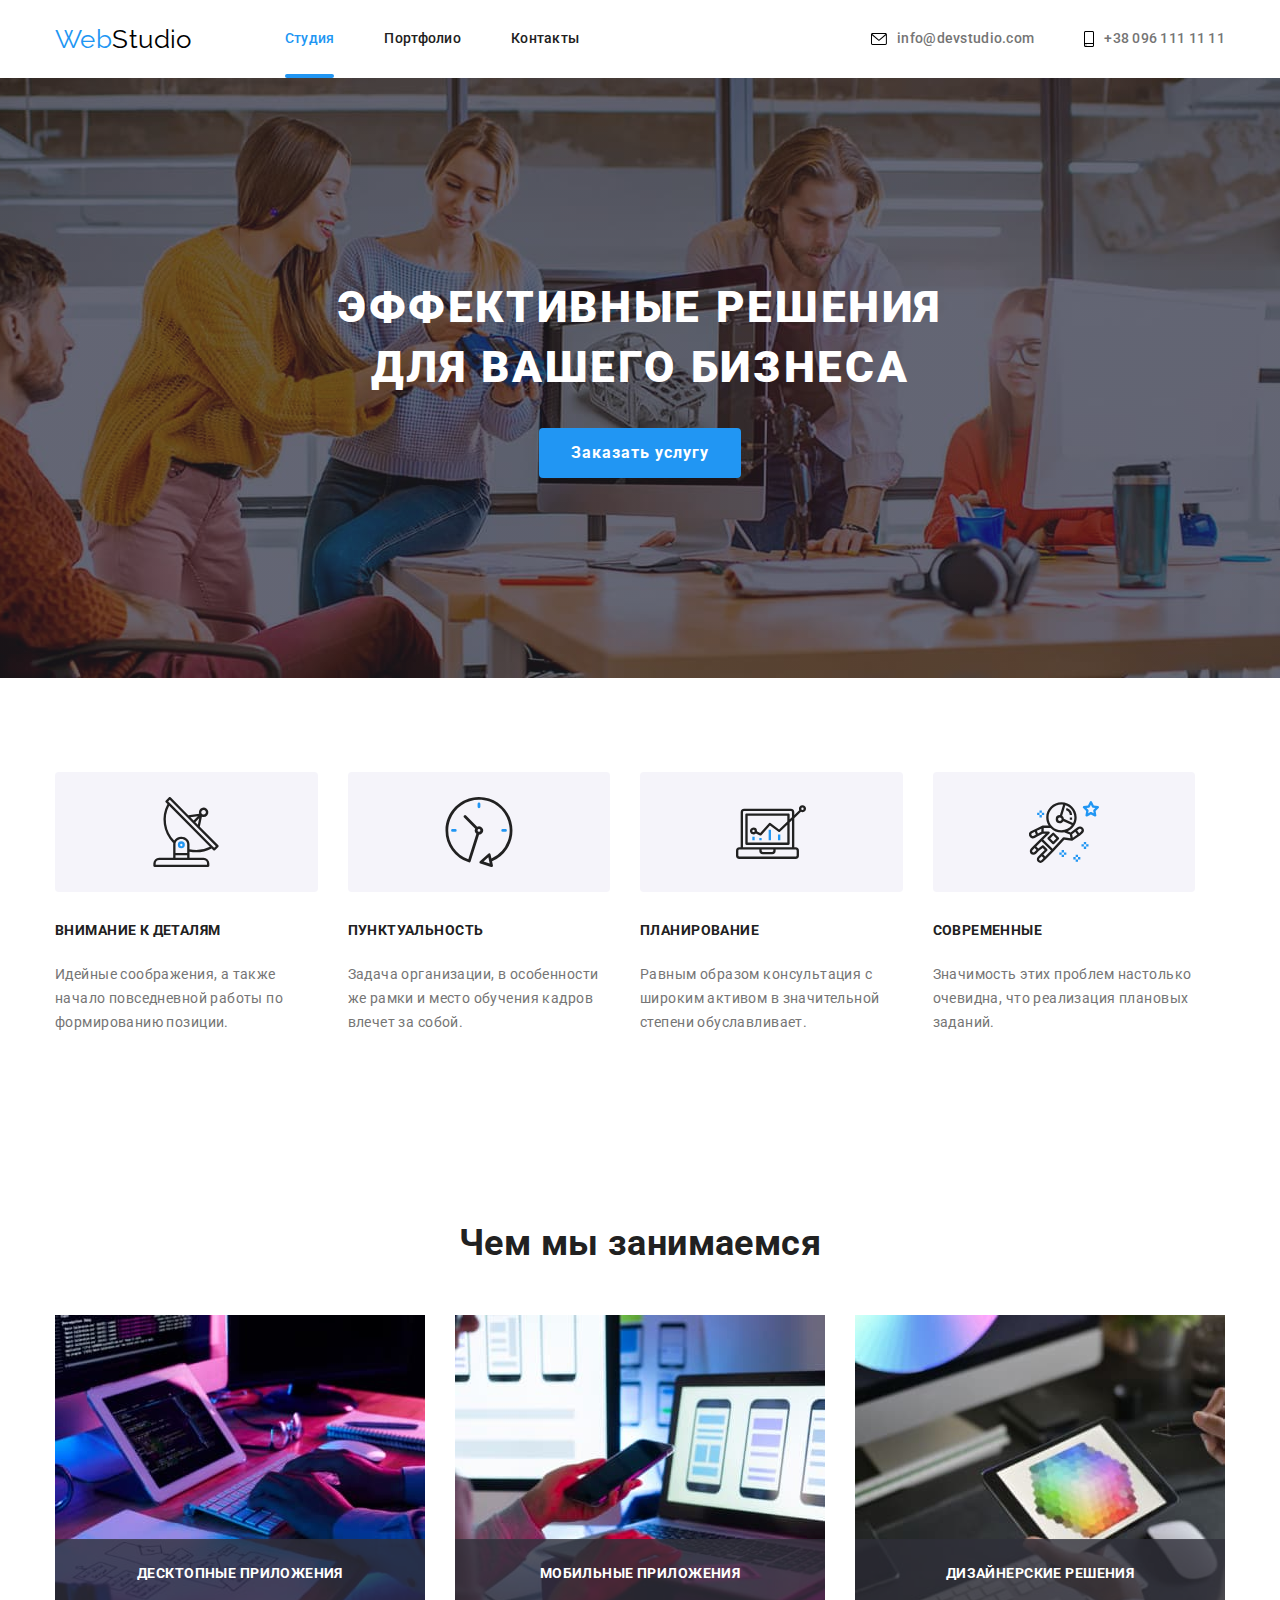
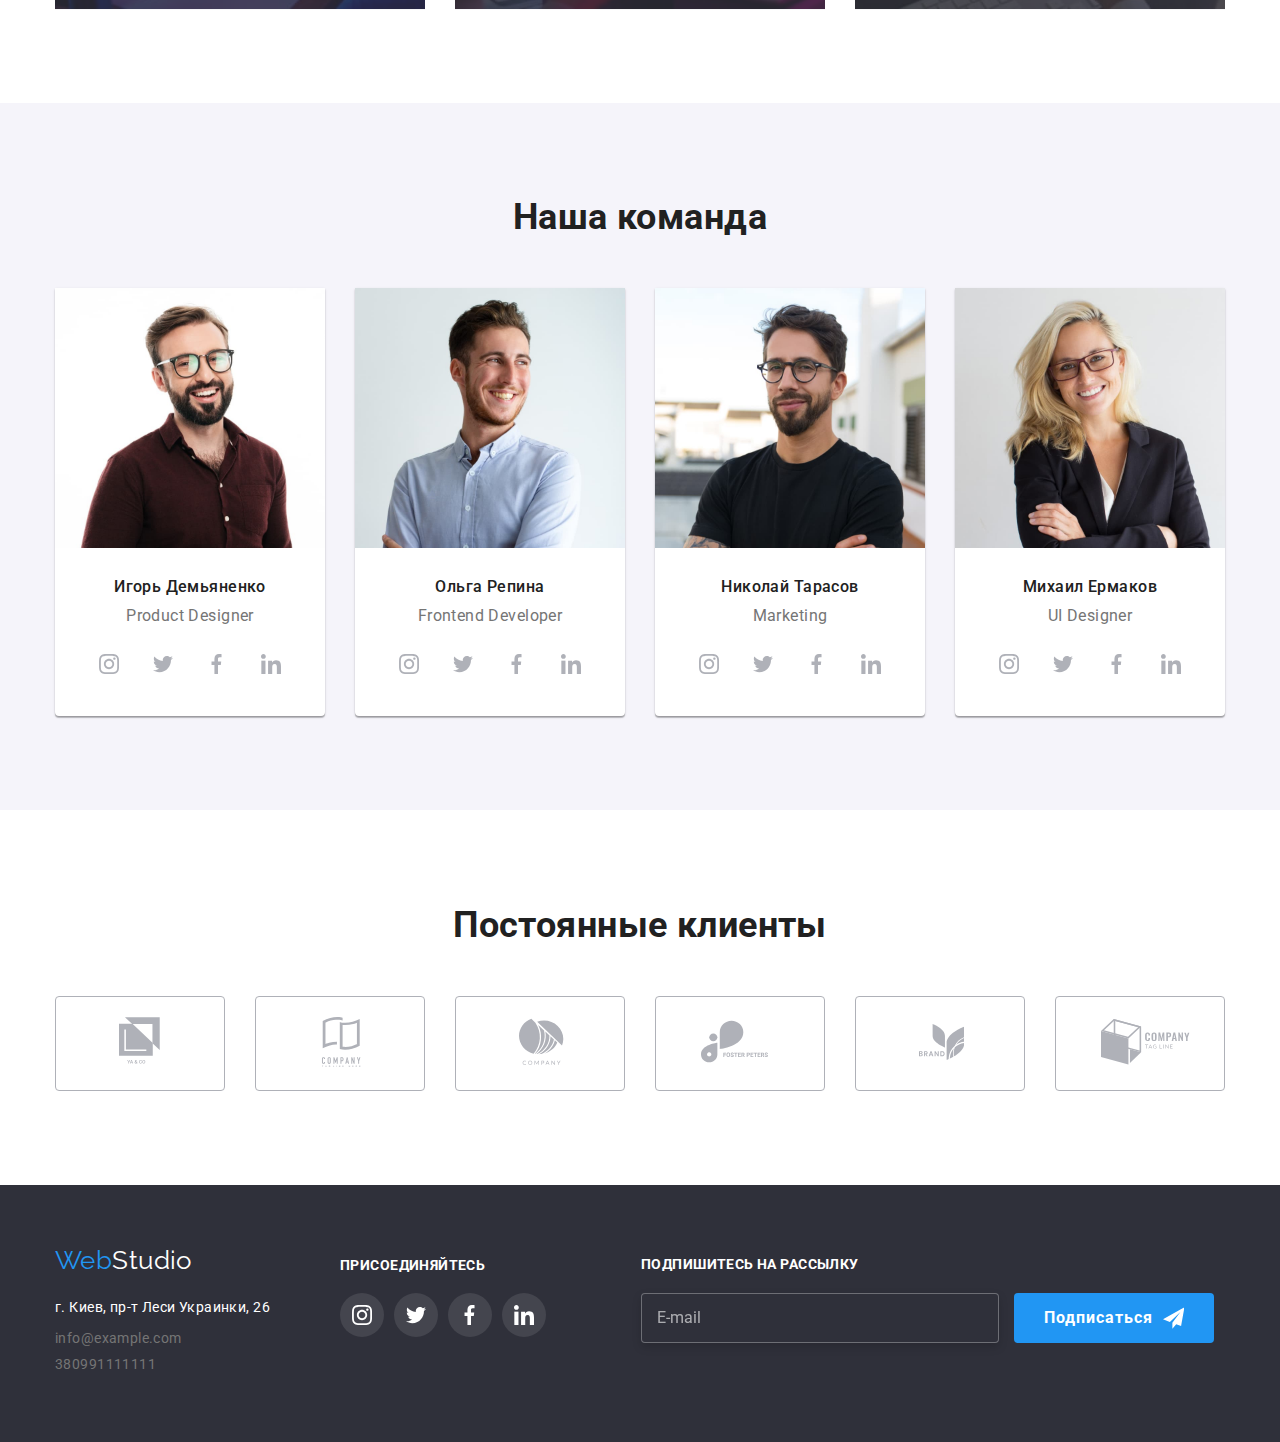
==== index.html @ 6949763a "hw7" ====
<!DOCTYPE html>
<html lang="ru">
  <head>
    <meta charset="UTF-8" />
    <meta http-equiv="X-UA-Compatible" content="IE=edge" />
    <meta name="viewport" content="width=device-width, initial-scale=1.0" />
    <link rel="preconnect" href="https://fonts.gstatic.com" />
    <link
      href="https://fonts.googleapis.com/css2?family=Raleway:wght@700&family=Roboto:wght@400;500;700;900&display=swap"
      rel="stylesheet"
    />
    <link
      rel="stylesheet"
      href="https://cdnjs.cloudflare.com/ajax/libs/modern-normalize/1.0.0/modern-normalize.css"
    />
    <link rel="stylesheet" href="./css/styles.css" />
    <title>Web Studio</title>
  </head>
  <body>
    <!--голова-->
    <header>
      <!--главаная навигация-->
      <div class="container flex-header">
        <nav class="header-main">
          <a class="logo" href="./index.html"
            ><span class="logo-web">Web</span><span>Studio</span></a
          >
          <ul class="site-nav list">
            <li class="item item-nav">
              <a class="link pr-nav active" href="./index.html"
                ><span class="studio">Студия</span></a
              >
            </li>
            <li class="item item-nav">
              <a class="link pr-nav" href="./portfolio.html">Портфолио</a>
            </li>
            <li class="item">
              <a class="link pr-nav" href="#">Контакты</a>
            </li>
          </ul>
        </nav>
        <div class="header-main-list">
          <ul class="aut-list list">
            <li class="item">
              <a class="link aut-nav" href="mailto:info@devstudio.com"
                ><svg class="envelope" width="16" height="12">
                  <use href="./images/symbol-defs.svg#icon-envelope"></use>
                </svg>
                info@devstudio.com</a
              >
            </li>
            <li class="item">
              <a class="link aut-nav" href="tell:+380961111111">
                <svg class="smartphone" width="10" height="16">
                  <use
                    href="./images/symbol-defs.svg#icon-smartphone"
                  ></use></svg
                >+38 096 111 11 11</a
              >
            </li>
          </ul>
        </div>
      </div>
    </header>

    <main>
      <section class="section-pr">
        <div class="container section-wt">
          <h1 class="pr-title">Эффективные решения для вашего бизнеса</h1>
          <button data-modal-open type="button" class="pr-btn btn">
            Заказать услугу
          </button>
        </div>
      </section>
      <section class="section">
        <div class="container">
          <h2 class="visually-hidden">Пример задач</h2>
          <ul class="pr-flex">
            <li class="item-flex icon-antena">
              <h3 class="pr-subtitle">Внимание к деталям</h3>
              <p class="pr-text-line">
                Идейные соображения, а также начало повседневной работы по
                формированию позиции.
              </p>
            </li>
            <li class="item-flex icon-clock">
              <h3 class="pr-subtitle">Пунктуальность</h3>
              <p class="pr-text-line">
                Задача организации, в особенности же рамки и место обучения
                кадров влечет за собой.
              </p>
            </li>
            <li class="item-flex icon-diagram">
              <h3 class="pr-subtitle">Планирование</h3>
              <p class="pr-text-line">
                Равным образом консультация с широким активом в значительной
                степени обуславливает.
              </p>
            </li>
            <li class="item-flex icon-astronavt">
              <h3 class="pr-subtitle">Современные</h3>
              <p class="pr-text-line">
                Значимость этих проблем настолько очевидна, что реализация
                плановых заданий.
              </p>
            </li>
          </ul>
        </div>
      </section>

      <section class="section features">
        <div class="container">
          <h2 class="features-title title">Чем мы занимаемся</h2>
          <ul class="list features-flex">
            <li class="item features-item">
              <img src="./images/box1.jpg" alt="Example1" width="370" />
              <p class="features-text">Десктопные приложения</p>
            </li>
            <li class="item features-item">
              <img src="./images/box2.jpg" alt="Example2" width="370" />
              <p class="features-text">Мобильные приложения</p>
            </li>
            <li class="item features-item">
              <img src="./images/box3.jpg" alt="Example3" width="370" />
              <p class="features-text">Дизайнерские решения</p>
            </li>
          </ul>
        </div>
      </section>
      <section class="section section-team">
        <div class="container">
          <h2 class="team-title title">Наша команда</h2>
          <ul class="list team-flex">
            <li class="item">
              <img src="./images/img4.jpg" alt="worker1" width="270" />
              <h3 class="team-person">Игорь Демьяненко</h3>
              <p class="team-card">Product Designer</p>
              <ul class="team-flex-icon">
                <li class="item-icon">
                  <a class="link-icon" href="#">
                    <svg class="all-icon" width="20" height="20">
                      <use href="./images/symbol-defs.svg#icon-instagram"></use>
                    </svg>
                  </a>
                </li>
                <li class="item-icon">
                  <a class="link-icon" href="#">
                    <svg class="all-icon" width="20" height="20">
                      <use href="./images/symbol-defs.svg#icon-twitter"></use>
                    </svg>
                  </a>
                </li>
                <li class="item-icon">
                  <a class="link-icon" href="#">
                    <svg class="all-icon" width="20" height="20">
                      <use href="./images/symbol-defs.svg#icon-facebook"></use>
                    </svg>
                  </a>
                </li>
                <li class="item-icon">
                  <a class="link-icon" href="#">
                    <svg class="all-icon" width="20" height="20">
                      <use href="./images/symbol-defs.svg#icon-linkedin"></use>
                    </svg>
                  </a>
                </li>
              </ul>
            </li>

            <li class="item">
              <img src="./images/img2.jpg" alt="worker2" width="270" />
              <h3 class="team-person">Ольга Репина</h3>
              <p class="team-card">Frontend Developer</p>
              <ul class="team-flex-icon">
                <li class="item-icon">
                  <a class="link-icon" href="#">
                    <svg class="all-icon" width="20" height="20">
                      <use href="./images/symbol-defs.svg#icon-instagram"></use>
                    </svg>
                  </a>
                </li>
                <li class="item-icon">
                  <a class="link-icon" href="#">
                    <svg class="all-icon" width="20" height="20">
                      <use href="./images/symbol-defs.svg#icon-twitter"></use>
                    </svg>
                  </a>
                </li>
                <li class="item-icon">
                  <a class="link-icon" href="#">
                    <svg class="all-icon" width="20" height="20">
                      <use href="./images/symbol-defs.svg#icon-facebook"></use>
                    </svg>
                  </a>
                </li>
                <li class="item-icon">
                  <a class="link-icon" href="#">
                    <svg class="all-icon" width="20" height="20">
                      <use href="./images/symbol-defs.svg#icon-linkedin"></use>
                    </svg>
                  </a>
                </li>
              </ul>
            </li>

            <li class="item">
              <img src="./images/img3.jpg" alt="worker3" width="270" />
              <h3 class="team-person">Николай Тарасов</h3>
              <p class="team-card">Marketing</p>
              <ul class="team-flex-icon">
                <li class="item-icon">
                  <a class="link-icon" href="#">
                    <svg class="all-icon" width="20" height="20">
                      <use href="./images/symbol-defs.svg#icon-instagram"></use>
                    </svg>
                  </a>
                </li>
                <li class="item-icon">
                  <a class="link-icon" href="#">
                    <svg class="all-icon" width="20" height="20">
                      <use href="./images/symbol-defs.svg#icon-twitter"></use>
                    </svg>
                  </a>
                </li>
                <li class="item-icon">
                  <a class="link-icon" href="#">
                    <svg class="all-icon" width="20" height="20">
                      <use href="./images/symbol-defs.svg#icon-facebook"></use>
                    </svg>
                  </a>
                </li>
                <li class="item-icon">
                  <a class="link-icon" href="#">
                    <svg class="all-icon" width="20" height="20">
                      <use href="./images/symbol-defs.svg#icon-linkedin"></use>
                    </svg>
                  </a>
                </li>
              </ul>
            </li>

            <li class="item">
              <img src="./images/img1.jpg" alt="worker4" width="270" />
              <h3 class="team-person">Михаил Ермаков</h3>
              <p class="team-card">UI Designer</p>
              <ul class="team-flex-icon">
                <li class="item-icon">
                  <a class="link-icon" href="#">
                    <svg class="all-icon" width="20" height="20">
                      <use href="./images/symbol-defs.svg#icon-instagram"></use>
                    </svg>
                  </a>
                </li>
                <li class="item-icon">
                  <a class="link-icon" href="#">
                    <svg class="all-icon" width="20" height="20">
                      <use href="./images/symbol-defs.svg#icon-twitter"></use>
                    </svg>
                  </a>
                </li>
                <li class="item-icon">
                  <a class="link-icon" href="#">
                    <svg class="all-icon" width="20" height="20">
                      <use href="./images/symbol-defs.svg#icon-facebook"></use>
                    </svg>
                  </a>
                </li>
                <li class="item-icon">
                  <a class="link-icon" href="#">
                    <svg class="all-icon" width="20" height="20">
                      <use href="./images/symbol-defs.svg#icon-linkedin"></use>
                    </svg>
                  </a>
                </li>
              </ul>
            </li>
          </ul>
        </div>
      </section>
      <section class="section">
        <div class="container">
          <h2 class="pr-client">Постоянные клиенты</h2>
          <ul class="constant-client">
            <li class="item-client">
              <a class="link-client" href="">
                <svg class="client" width="45" height="50">
                  <use href="./images/symbol-defs.svg#icon-logo1"></use>
                </svg>
              </a>
            </li>
            <li class="item-client">
              <a class="link-client" href="">
                <svg class="client" width="45" height="50">
                  <use href="./images/symbol-defs.svg#icon-logo2"></use>
                </svg>
              </a>
            </li>
            <li class="item-client">
              <a class="link-client" href="">
                <svg class="client" width="45" height="50">
                  <use href="./images/symbol-defs.svg#icon-logo3"></use>
                </svg>
              </a>
            </li>
            <li class="item-client">
              <a class="link-client-foster" href="">
                <svg class="client" width="80" height="50">
                  <use href="./images/symbol-defs.svg#icon-logo4"></use>
                </svg>
              </a>
            </li>
            <li class="item-client">
              <a class="link-client" href=""
                ><svg class="client" width="45" height="50">
                  <use href="./images/symbol-defs.svg#icon-logo5"></use>
                </svg>
              </a>
            </li>
            <li class="item-client">
              <a class="link-client-foster" href="">
                <svg class="client" width="89" height="50">
                  <use href="./images/symbol-defs.svg#icon-logo6"></use>
                </svg>
              </a>
            </li>
          </ul>
        </div>
      </section>
    </main>

    <!--подвал-->
    <footer class="footer">
      <div class="container footer-flex">
        <div class="block">
          <a class="logo-footer" href="./index.html"
            ><span class="logo-web">Web</span><span>Studio</span></a
          >
          <address class="address">
            <p>г. Киев, пр-т Леси Украинки, 26</p>
          </address>
          <ul class="list footer-list">
            <li>
              <a class="link aut-nav-footer" href="mailto:info@example.com"
                >info@example.com</a
              >
            </li>
            <li>
              <a class="link aut-nav-footer" href="tel:+380991111111"
                >380991111111</a
              >
            </li>
          </ul>
        </div>
        <div class="join">
          <h2 class="join-title">присоединяйтесь</h2>
          <ul class="footer-flex-icon">
            <li class="item-icon">
              <a class="link-footer-icon" href="#">
                <svg class="all-icon" width="20" height="20">
                  <use href="./images/symbol-defs.svg#icon-instagram"></use>
                </svg>
              </a>
            </li>
            <li class="item-icon">
              <a class="link-footer-icon" href="#">
                <svg class="all-icon" width="20" height="20">
                  <use href="./images/symbol-defs.svg#icon-twitter"></use>
                </svg>
              </a>
            </li>
            <li class="item-icon">
              <a class="link-footer-icon" href="#">
                <svg class="all-icon" width="20" height="20">
                  <use href="./images/symbol-defs.svg#icon-facebook"></use>
                </svg>
              </a>
            </li>
            <li class="item-icon">
              <a class="link-footer-icon" href="#">
                <svg class="all-icon" width="20" height="20">
                  <use href="./images/symbol-defs.svg#icon-linkedin"></use>
                </svg>
              </a>
            </li>
          </ul>
        </div>
        <div class="input-footer">
          <b class="text-input">Подпишитесь на рассылку</b>
          <form name="email" class="form-email">
            <input
              class="input-email"
              type="text"
              placeholder="E-mail"
              name="email"
              autocomplete="off"
            />
             <button type="submit" class="btn btn-footer">
            Подписаться
            <svg class="icon-input" width="24" height="24">
              <use href="./images/symbol-defs.svg#icon-send"></use>
            </svg>
          </button>
          </form>
         
        </div>
      </div>
    </footer>
    <div class="backdrop is-hidden" data-modal>
      <div class="modal">
        <h2 class="title-input">Оставьте свои данные, мы вам перезвоним</h2>
        <form name="name" class="form">
          <label for="name" class="label-form"
            >Имя
            <input
              type="text"
              name="name"
              class="group"
              id="name"
              autocomplete="off"
            />
            <svg class="icon-label" width="18" height="18">
              <use href="./images/symbol-defs.svg#icon-person-black"></use>
            </svg>
          </label>
          <label for="tel" class="label-form"
            >Телефон
            <input
              type="tel"
              name="tel"
              class="group"
              id="tel"
              autocomplete="off"
            />
            <svg class="icon-label" width="18" height="18">
              <use href="./images/symbol-defs.svg#icon-phone-black"></use>
            </svg>
          </label>

          <label for="email" class="label-form"
            >Почта
            <input
              type="email"
              name="email"
              class="group"
              id="email"
              autocomplete="off"
            />
            <svg class="icon-label" width="18" height="18">
              <use href="./images/symbol-defs.svg#icon-email-black"></use>
            </svg>
          </label>

          <label for="textarea" class="label-form">Комментарий</label>
          <textarea
            name="textarea"
            rows="5"
            placeholder="Введите текст"
            class="group group-comment"
            id="textarea"
          ></textarea>
          <label class="condition">
            <input type="checkbox" name="condition" value="condition" class="checkbox visually-hidden"/>
            <span class="icon-box"></span>
            Соглашаюсь с рассылкой и принимаю
            <a href="#" class="condition-link">Условия договора</a>
          </label>
          <button type="submit" class="btn pr-btn btn-input">Отправить</button>
        </form>
        <button data-modal-close class="close">
          <svg class="icon-close" width="18" height="18">
            <use href="./images/symbol-defs.svg#icon-close"></use>
          </svg>
        </button>
      </div>
    </div>
    <script src="./modal.js"></script>
  </body>
</html>
---- css/styles.css ----
:root {
  --pr-text-color: #757575;
  --pr-wht-color: #ffffff;
  --pr-title-color: #212121;
  --accent-color: #2196f3;
  --secondary-bg-cl: #2f303a;
  --pr-bg-cl: #ffffff;
  --icon-bg-cl: #f5f4fa;
  --icon-cl-pr: #afb1b8;

  --primary-font: Roboto, sans-serif;

  --cubik: cubic-bezier(0.4, 0, 0.2, 1);
}
.container {
  width: 1200px;
  margin-left: auto;
  margin-right: auto;
  padding-left: 15px;
  padding-right: 15px;
}
ul,
p {
  margin: 0;
  padding: 0;
  list-style: none;
}
img {
  display: block;
}
body {
  font-family: var(--primary-font);
  background-color: var(--pr-bg-cl);
  letter-spacing: 0.03em;
  font-size: 14px;
  color: var(--pr-title-color);
}
.section {
  padding-top: 94px;
  padding-bottom: 94px;
}
.link {
  text-decoration: none;
  color: inherit;
  transition: color 250ms var(--cubik);
}
.header {
  border-bottom: 1px solid #ececec;
}
.flex-header {
  display: flex;
}
.header-main {
  display: flex;
  align-items: center;
}
.header-main-list {
  display: flex;
  margin-left: auto;
}
.site-nav {
  display: flex;
}
.site-nav .item {
  margin-right: 50px;
}
.aut-list {
  display: flex;
  flex-wrap: wrap;
  align-items: center;
}
.aut-nav {
  display: flex;
  align-items: center;
  font-weight: 500;
  font-size: 14px;
  line-height: 1.14;
  letter-spacing: 0.02em;
  color: var(--pr-text-color);
  padding-top: 31px;
  padding-bottom: 31px;
  transition: color 250ms var(--cubik);
}
.aut-nav:hover,
.aut-nav:focus {
  fill: var(--accent-color);
}
.smartphone {
  margin-right: 10px;
}
.envelope {
  margin-right: 10px;
}
.aut-list .item:not(:last-child) {
  margin-right: 50px;
}
.link:hover,
.link:focus {
  color: var(--accent-color);
}
.logo {
  font-family: Raleway, sans-serif;
  font-size: 26px;
  line-height: 1.19;
  text-decoration: none;
  color: inherit;
  display: inline-block;
  margin-right: 93px;
}
.logo-web {
  color: var(--accent-color);
}
.logo {
  color: #000000;
}
.pr-nav {
  position: relative;
  font-weight: 500;
  font-size: 14px;
  line-height: 1.14;
  letter-spacing: 0.02em;

  display: block;
  padding-top: 31px;
  padding-bottom: 31px;
}
.active::after {
  position: absolute;
  content: '';
  background: #2196f3;
  border-radius: 2px;
  width: 100%;
  height: 4px;
  bottom: 0;
  left: 0;
}
.studio {
  color: var(--accent-color);
}
/* main */
.section-pr {
  background-color: var(--secondary-bg-cl);
  background-image: linear-gradient(
      to right,
      rgba(47, 48, 58, 0.4),
      rgba(47, 48, 58, 0.4)
    ),
    url(../images/hero.jpg);
  text-align: center;
  margin-left: auto;
  margin-right: auto;
  height: 600px;
  max-width: 1600px;

  /* url(../images/hero.jpg); */
  background-position: center;
  background-repeat: no-repeat;
}
.section-wt {
  height: 600px;
  max-width: 696px;
}
.pr-title {
  font-weight: 900;
  font-size: 44px;
  line-height: 1.36;
  letter-spacing: 0.06em;
  text-align: center;
  text-transform: uppercase;
  color: var(--pr-wht-color);
  margin: 0;
  margin-bottom: 30px;
  padding-top: 200px;
}
.btn:hover,
.btn:focus {
  color: var(--pr-wht-color);
  background-color: var(--accent-color);
  box-shadow: 0px 3px 1px rgba(0, 0, 0, 0.1), 0px 1px 2px rgba(0, 0, 0, 0.08),
    0px 2px 2px rgba(0, 0, 0, 0.12);
}
.btn {
  border-radius: 4px;
  font-size: 16px;
  cursor: pointer;
  border: 0;

  transition: color 250ms var(--cubik), background-color 250ms var(--cubik),
    box-shadow 250ms var(--cubik);
}
.pr-btn {
  font-weight: 700;
  line-height: 1.87;
  text-align: center;
  letter-spacing: 0.06em;
  background-color: var(--accent-color);
  color: var(--pr-wht-color);
  padding: 10px 32px;
  min-width: 200px;
  max-height: 50px;
}
.visually-hidden {
  position: absolute !important;
  clip: rect(1px 1px 1px 1px);
  clip: rect(1px, 1px, 1px, 1px);
  padding: 0 !important;
  border: 0 !important;
  height: 1px !important;
  width: 1px !important;
  overflow: hidden;
}
.pr-subtitle {
  font-weight: 700;
  font-size: 14px;
  line-height: 16px;
  text-transform: uppercase;
  margin: 0;
  padding-bottom: 25px;
}
.pr-text-line {
  font-size: 14px;
  line-height: 1.71;
  color: var(--pr-text-color);
  margin: 0;
  padding: 0;
}
.pr-flex {
  display: flex;
  flex-wrap: wrap;
}
.icon-antena::before {
  content: '';
  background: var(--icon-bg-cl);
  border-radius: 4px;
  background-image: url(../images/icon.svg/antenna.svg);
  background-position: center;
  background-repeat: no-repeat;
  display: block;
  height: 120px;
  margin-bottom: 30px;
}
.icon-clock::before {
  content: '';
  background: var(--icon-bg-cl);
  border-radius: 4px;
  background-image: url(../images/icon.svg/clock.svg);
  background-position: center;
  background-repeat: no-repeat;
  display: block;
  height: 120px;
  margin-bottom: 30px;
}
.icon-diagram::before {
  content: '';
  background: var(--icon-bg-cl);
  border-radius: 4px;
  background-image: url(../images/icon.svg/diagram.svg);
  background-position: center;
  background-repeat: no-repeat;
  display: block;
  height: 120px;
  margin-bottom: 30px;
}
.icon-astronavt::before {
  content: '';
  background: var(--icon-bg-cl);
  border-radius: 4px;
  background-image: url(../images/icon.svg/astronaut.svg);
  background-position: center;
  background-repeat: no-repeat;
  display: block;
  height: 120px;
  margin-bottom: 30px;
}
.item-flex {
  flex-basis: calc((100% - 30px * 4) / 4);
}
.pr-flex .item-flex:not(:last-child) {
  margin-right: 30px;
}
.features-title {
  font-weight: 700;
  font-size: 36px;
  line-height: 1.16;
  text-align: center;
  margin: 0;
  margin-bottom: 50px;
}
.features-flex {
  display: flex;
  flex-wrap: wrap;
  flex-basis: calc((100% - 30px * 3) / 3);
}
.features-flex .item:not(:last-child) {
  margin-right: 30px;
}
.features-text {
  position: absolute;
  left: 50%;
  transform: translate(-50%, -100%);
  padding-top: 27px;
  padding-bottom: 27px;
  width: 100%;
  text-align: center;
  font-weight: 700;
  font-size: 14px;
  line-height: 1.14;
  letter-spacing: 0.03em;
  text-transform: uppercase;

  color: var(--pr-wht-color);
  background: rgba(47, 48, 58, 0.8);
}
.features-item {
  position: relative;
}
.section-team {
  background-color: var(--icon-bg-cl);
}
.team-title {
  font-weight: 700;
  font-size: 36px;
  line-height: 1.16;
  text-align: center;
  margin: 0;
  padding-bottom: 50px;
}
.team-flex {
  display: flex;
  flex-wrap: wrap;
  flex-basis: calc((100% - 30px * 4) / 4);
}
.team-flex .item:not(:last-child) {
  margin-right: 30px;
}
.team-flex .item {
  background-color: var(--pr-wht-color);
  border-radius: 0px 0px 4px 4px;
  box-shadow: 0px 1px 3px rgba(0, 0, 0, 0.12), 0px 1px 1px rgba(0, 0, 0, 0.14),
    0px 2px 1px rgba(0, 0, 0, 0.2);
}
.team-flex-icon {
  display: flex;
  flex-wrap: wrap;
  align-items: center;
  margin-left: 32px;
  margin-bottom: 30px;
}
.team-flex .item-icon:not(:last-child) {
  margin-right: 10px;
}
.team-person {
  font-weight: 500;
  font-size: 16px;
  line-height: 1.18;
  margin: 0;
  padding-top: 30px;
  padding-bottom: 10px;
  text-align: center;
}
.team-card {
  font-size: 16px;
  line-height: 1.18;
  color: var(--pr-text-color);
  margin: 0;
  text-align: center;
  padding-bottom: 16px;
}
.pr-client {
  font-weight: 700px;
  font-size: 36px;
  line-height: 42px;
  text-align: center;
  color: var(--pr-title-color);
  margin-top: 0;
  margin-bottom: 50px;
}
.link-icon {
  display: flex;
  align-items: center;
  width: 44px;
  padding: 12px 12px;
  border-radius: 50%;
  fill: var(--icon-cl-pr);
  transition: background-color 250ms var(--cubik), fill 250ms var(--cubik);
}
.link-icon:hover,
.link-icon:focus {
  background-color: var(--accent-color);
  fill: var(--pr-wht-color);
}
.constant-client {
  display: flex;
  flex-wrap: wrap;
  flex-basis: calc((100% - 30px * 6) / 6);
  align-items: center;
}
.item-client:not(:last-child) {
  margin-right: 30px;
}
.link-client {
  display: block;
  width: 170px;
  padding: 20px 63px;
  border: 1px solid var(--icon-cl-pr);
  border-radius: 4px;
  fill: var(--icon-cl-pr);
  transition: fill 250ms var(--cubik), border 250ms var(--cubik);
}
.link-client-foster {
  display: block;
  width: 170px;
  padding: 20px 45px;
  border: 1px solid var(--icon-cl-pr);
  border-radius: 4px;
  fill: var(--icon-cl-pr);
  transition: fill 250ms var(--cubik), border 250ms var(--cubik);
}

.link-client:hover,
.link-client:focus {
  fill: var(--accent-color);
  border: 1px solid var(--accent-color);
}
.link-client-foster:hover,
.link-client-foster:focus {
  fill: var(--accent-color);
  border: 1px solid var(--accent-color);
}
/* подвал */
.footer {
  background-color: var(--secondary-bg-cl);
  padding-top: 60px;
}
.address {
  font-style: inherit;
  font-size: 14px;
  line-height: 1.71;
  color: var(--pr-wht-color);
}
.address p {
  margin: 0;
  padding-top: 20px;
  padding-bottom: 10px;
}
.logo-footer {
  font-family: Raleway, sans-serif;
  font-size: 26px;
  line-height: 1.19;
  color: var(--pr-wht-color);
  text-decoration: none;
  display: flex;
}
.aut-nav-footer {
  color: var(--pr-text-color);
  margin: 0;
  padding-bottom: 10px;
  display: inline-block;
  padding-left: 0;
}
.footer-list {
  padding-bottom: 60px;
}
.footer-flex {
  display: flex;
  flex-wrap: wrap;
}
.join {
  margin-left: 70px;
}
.join-title {
  font-weight: 700px;
  font-size: 14px;
  line-height: 16px;
  text-transform: uppercase;
  color: var(--pr-wht-color);
  margin-top: 0;
  margin-bottom: 20px;
  padding-top: 12px;
}
.footer-flex-icon {
  display: flex;
  flex-wrap: wrap;
  align-items: center;
}
.footer-flex .item-icon:not(:last-child) {
  margin-right: 10px;
}
.link-footer-icon {
  display: flex;
  align-items: center;
  width: 44px;
  padding: 12px 12px;
  border-radius: 50%;
  fill: var(--pr-wht-color);
  background: rgba(255, 255, 255, 0.1);
  transition: background-color 250ms var(--cubik);
}
.link-footer-icon:hover,
.link-footer-icon:focus {
  background-color: var(--accent-color);
}
.input-footer{
  margin-left: 95px;
}
.text-input{
  display: block;
  padding-top: 12px;
  font-weight: 700;
  font-size: 14px;
  line-height: 1.14;
  text-transform: uppercase;
  color: var(--pr-wht-color);
  margin-bottom: 20px ;
}
.btn-footer{
  display: inline-flex;
  align-items: center;
  padding: 10px 30px;
  background-color: var(--accent-color);
  color: var(--pr-wht-color);
  min-height: 50px;
  max-width: 200px;
  margin-left: 12px;

  font-weight: 700; 
  font-size: 16px;
   line-height: 1.87;
   letter-spacing: 0.06em;
}

.input-email{
  border: 1px solid rgba(255, 255, 255, 0.3);
  border-radius: 4px;
  filter: drop-shadow(0px 4px 4px rgba(0, 0, 0, 0.15));
  background: var(--secondary-bg-cl);
  width: 358px;
  height: 50px;
  transition: color 250ms var(--cubik);
  padding-left: 15px;
}
.form-email{
  display: inline-block;
}
.input-email::placeholder{
  font-size: 16px;
  line-height: 1.25;
  color: rgba(255, 255, 255, 0.6);
  
}
.input-email:focus{
  color: var(--pr-wht-color);

}

.icon-input{
  fill: var(--pr-wht-color);
  margin-left: 10px;
}
.backdrop {
  position: fixed;
  top: 0;
  left: 0;
  width: 100%;
  height: 100%;
  background-color: rgba(0, 0, 0, 0.2);
  opacity: 1;
  transition: opacity 250ms var(--cubik);
}
.backdrop.is-hidden {
  visibility: hidden;
  opacity: 0;
  pointer-events: none;
}
.modal {
  position: absolute;
  top: 10%;
  left: 50%;
  transform: translate(-50%);
  transition: opacity 250ms var(--cubik), visibility 250ms var(--cubik),
    box-shadow 250ms var(--cubik);
  min-width: 520px;
  min-height: 580px;

  background-color: var(--pr-wht-color);

  box-shadow: 0px 1px 3px rgba(0, 0, 0, 0.12), 0px 1px 1px rgba(0, 0, 0, 0.14),
    0px 2px 1px rgba(0, 0, 0, 0.2);
  border-radius: 4px;
}
.title-input{
 margin-top: 40px;
 margin-bottom: 30px;
 font-weight: 700;
 font-size: 20px;
 line-height: 1.15;
 text-align: center;
 color: var(--pr-title-color);
}
.group{
  
  display: block;
  width: 100%;
  height: 40px;
  border: 1px solid rgba(33, 33, 33, 0.2);
  border-radius: 4px;
  margin-bottom: 10px;
  padding-left: 40px;
  transition: border-color 250ms cubic-bezier(0.4, 0, 0.2, 1);
}
.icon-label{
  position: absolute;
  top: 25px;
  left: 12px;
      transition: fill 250ms cubic-bezier(0.4, 0, 0.2, 1);
}
.label-form{
  position: relative;
  font-size: 12px;
  line-height: 1.16;
  letter-spacing: 0.01em;
  color: var(--pr-text-color);
  margin-bottom: 4px;
}
.group-comment{
  width: 448px;
  height: 120px;
  border: 1px solid rgba(33, 33, 33, 0.2);
  border-radius: 4px;
   padding-top: 12px;
   padding-left: 16px;
}
.group-comment::placeholder{
  font-size: 12px;
  line-height: 1.16;
  letter-spacing: 0.01em;
  color: rgba(117, 117, 117, 0.5);
}
.group:focus + .icon-label{
  fill: var(--accent-color);
}
.form{
  width: 448px;
  margin-left: auto;
  margin-right: auto;
}
.group:focus {
  border-color: var(--accent-color);
  cursor: pointer;
  outline: none;
}
.close {
  position: absolute;
  right: 14px;
  top: 14px;
  width: 30px;
  height: 30px;
  border: 1px solid rgba(0, 0, 0, 0.1);
  border-radius: 50%;
  background-color: var(--pr-wht-color);
  cursor: pointer;
}
.icon-close{
  position: absolute;
  top: 6px;
  right: 5px;
  transition: fill 250ms var(--cubik);
}
.icon-close:hover{
  fill: var(--accent-color);
}
.condition{
  display: flex;
  align-items: center;
  font-size: 14px;
  line-height: 1.71;
  color:var(--pr-text-color);
}
.checkbox{
transition: background-color 250ms var(--cubik), border-color 250ms var(--cubik);
}
.checkbox:checked +.icon-box{
  background-color: var(--accent-color);
  border-color: var(--accent-color);
  background-image: url(../images/icon.svg/check.svg);
  background-size: contain;
  background-origin: border-box;
}
.condition-link{
  color: var(--accent-color);
  margin-left: 3px;
}
.btn-input{
  display: block;
  margin-top: 30px;
  margin-left: auto;
  margin-right: auto;
}
.icon-box{
  display: inline-block;
  width: 15px;
  height: 15px;
  transition: background-color 250ms var(--cubik),
  border-color 250ms var(--cubik);
  border-radius: 4px;
  border: 2px solid var(--pr-title-color);

  margin-right: 8px;
}

/* !ПОРТФОЛИO */
.btn-work {
  display: flex;
  align-items: center;
  font-weight: 500;
  line-height: 1.63;
  background-color: #f5f4fa;
  padding: 6px 22px;
}
.all {
  background-color: var(--accent-color);
  color: var(--pr-wht-color);
  box-shadow: 0px 3px 1px rgba(0, 0, 0, 0.1), 0px 1px 2px rgba(0, 0, 0, 0.08),
    0px 2px 2px rgba(0, 0, 0, 0.12);
}
.list-works {
  display: flex;
  justify-content: center;
  margin-bottom: 50px;
}
.list-works .item:not(:last-child) {
  margin-right: 8px;
}
.link-port {
  text-decoration: none;
  color: inherit;
  display: block;
}
.example-work {
  font-weight: 700;
  font-size: 18px;
  line-height: 2;
  letter-spacing: 0.06em;
  margin: 0;
  padding-top: 20px;
  padding-left: 24px;
  padding-right: 24px;
  padding-bottom: 4px;
}
.name-work {
  font-size: 16px;
  line-height: 1.87;
  color: var(--pr-text-color);
  margin: 0;
  padding-left: 24px;
  padding-right: 24px;
  padding-bottom: 20px;
}
.flex-container {
  display: flex;
  flex-wrap: wrap;
}
.flex-element {
  flex-basis: calc((100% - 30px * 9) / 9);
  margin-right: 30px;
  margin-bottom: 30px;
  max-height: 404px;
  transition: box-shadow 250ms var(--cubik);
}
.flex-element:nth-child(3n) {
  margin: 0;
}
.flex-element:nth-last-child(-n + 3) {
  margin-bottom: 0;
}
.active-image {
  position: relative;
  overflow: hidden;
}
.active-text {
  position: absolute;
  width: 100%;
  height: 100%;
  left: 0;
  bottom: 0;
  transform: translatey(100%);
  padding: 63px 24px;

  font-size: 18px;
  line-height: 1.56;
  opacity: 0;
  transition: transform 250ms var(--cubik), background-color 250ms var(--cubik),
    color 250ms var(--cubik), opacity 250ms var(--cubik);
}
.link-port:hover .active-text {
  background-color: rgba(33, 150, 243, 0.9);
  color: var(--pr-wht-color);
  opacity: 1;
  transform: translatex(0);
}
.card-image {
  border-bottom: 1px solid #eeeeee;
  border-left: 1px solid #eeeeee;
  border-right: 1px solid #eeeeee;
}
.flex-element:hover,
.flex-element:focus {
  box-shadow: 0px 1px 1px rgba(0, 0, 0, 0.12), 0px 4px 4px rgba(0, 0, 0, 0.06),
    1px 4px 6px rgba(0, 0, 0, 0.16);
}
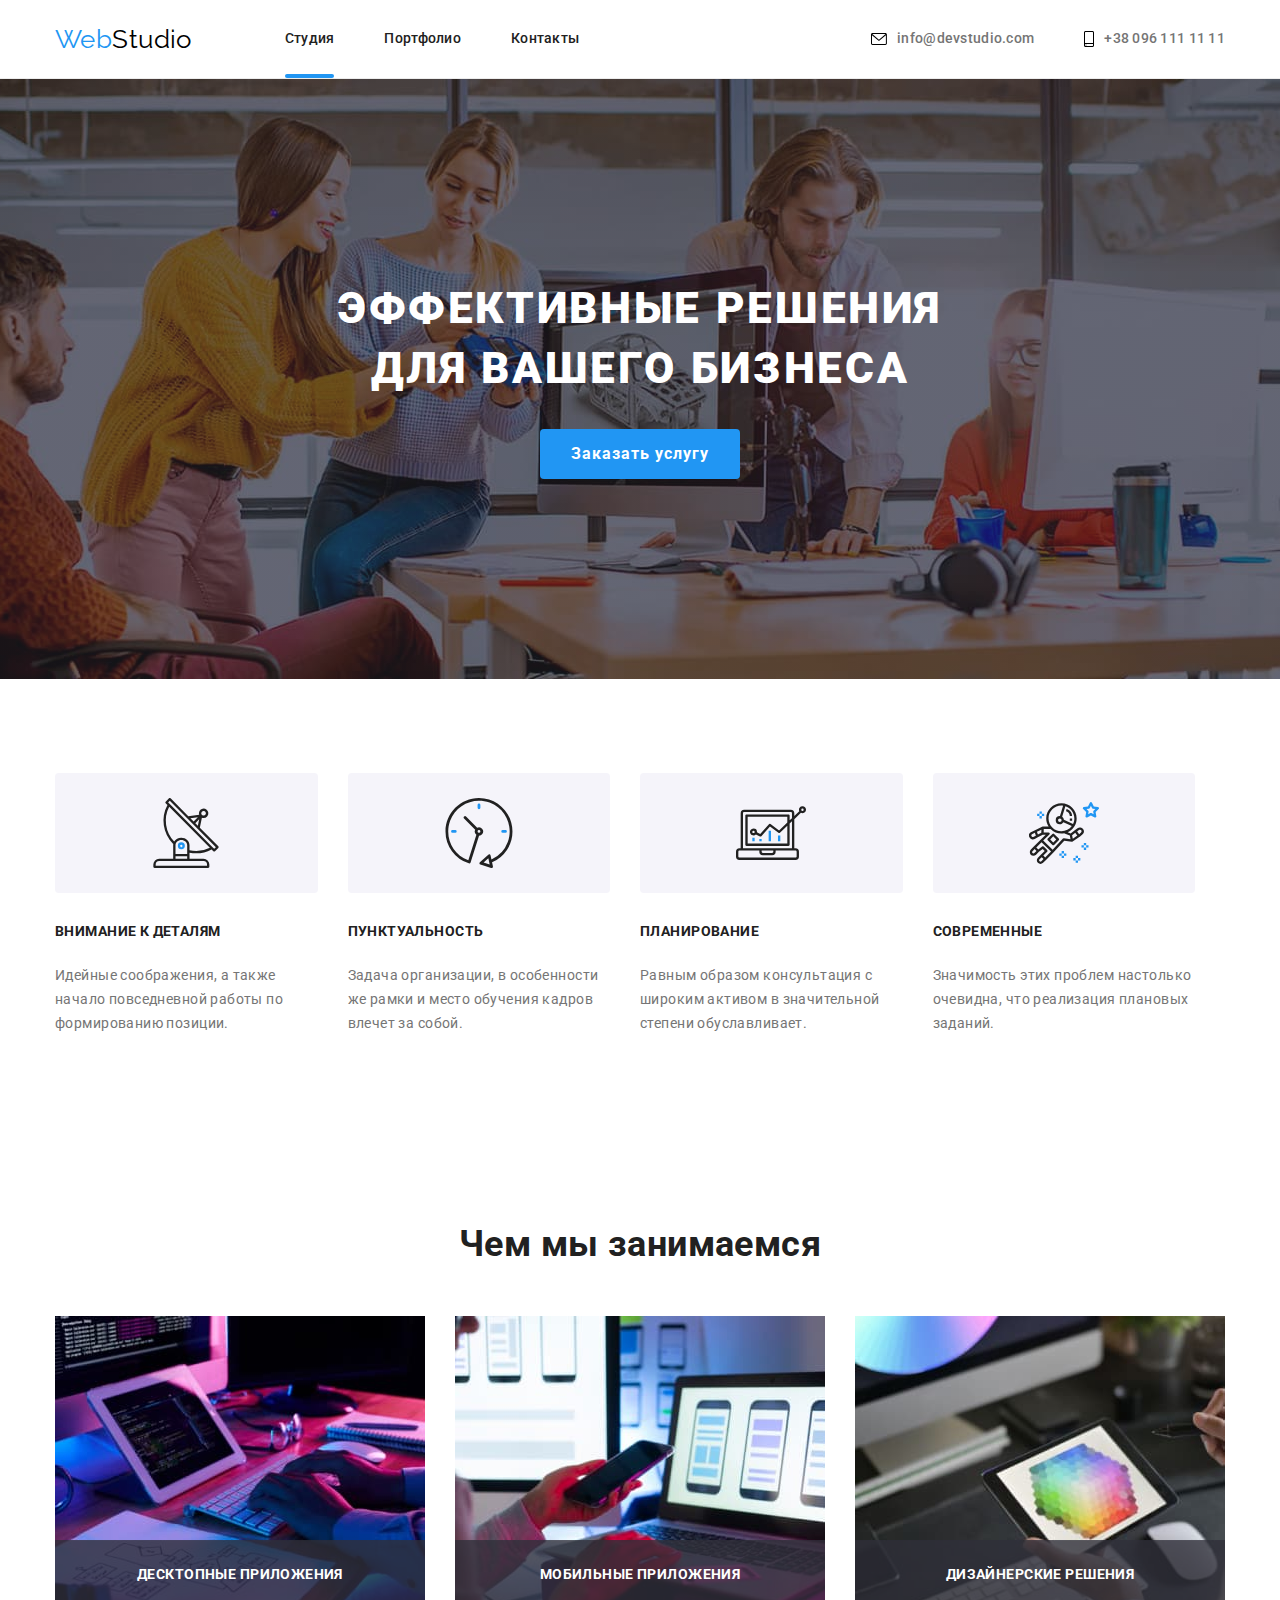
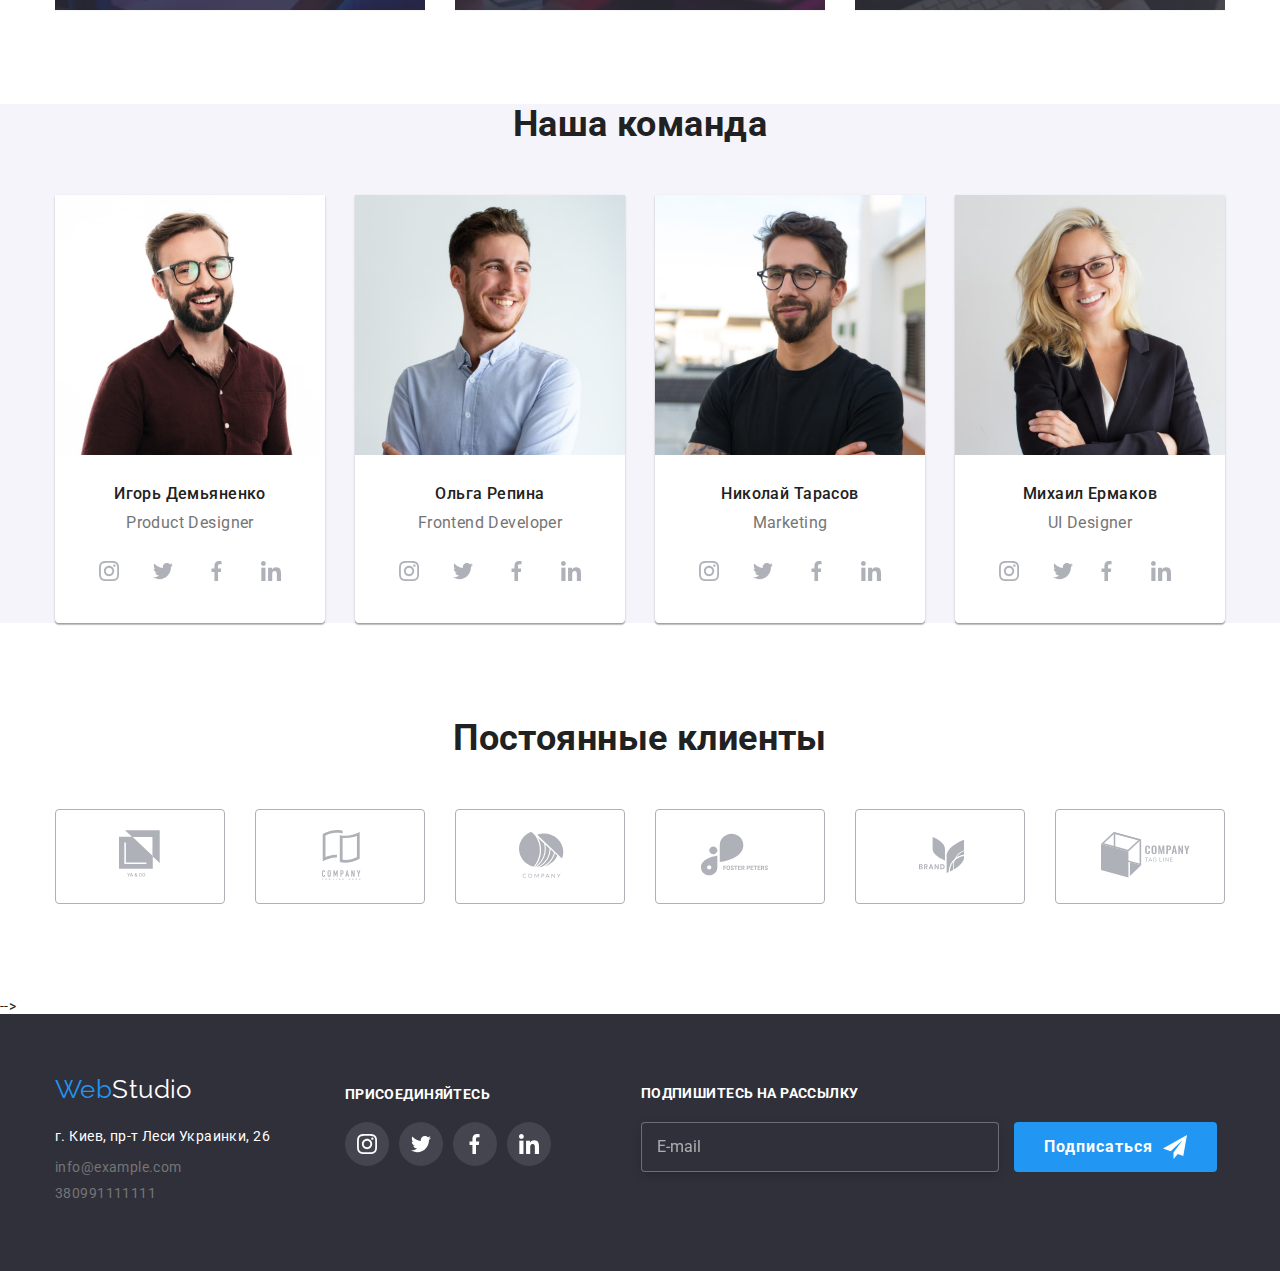
==== commit 40412438: "bem" ====
--- a/index.html
+++ b/index.html
@@ -18,40 +18,40 @@
   </head>
   <body>
     <!--голова-->
-    <header>
+    <header class="header">
       <!--главаная навигация-->
-      <div class="container flex-header">
-        <nav class="header-main">
+      <div class="container header-container">
+        <nav class="header-nav">
           <a class="logo" href="./index.html"
-            ><span class="logo-web">Web</span><span>Studio</span></a
+            ><span class="logo__name">Web</span><span>Studio</span></a
           >
-          <ul class="site-nav list">
-            <li class="item item-nav">
-              <a class="link pr-nav active" href="./index.html"
-                ><span class="studio">Студия</span></a
+          <ul class="site-nav">
+            <li class="site-nav__item">
+              <a class="product-link site-nav__link site-nav__link--active" href="./index.html"
+                ><span class="site-nav__link--after">Студия</span></a
               >
             </li>
-            <li class="item item-nav">
-              <a class="link pr-nav" href="./portfolio.html">Портфолио</a>
-            </li>
-            <li class="item">
-              <a class="link pr-nav" href="#">Контакты</a>
+            <li class="site-nav__item">
+              <a class="product-link site-nav__link" href="./portfolio.html">Портфолио</a>
+            </li>
+            <li class="site-nav__item">
+              <a class="product-link site-nav__link" href="#">Контакты</a>
             </li>
           </ul>
         </nav>
-        <div class="header-main-list">
-          <ul class="aut-list list">
-            <li class="item">
-              <a class="link aut-nav" href="mailto:info@devstudio.com"
-                ><svg class="envelope" width="16" height="12">
+        <div class="header-container header-container--left">
+          <ul class="aut-nav">
+            <li class="aut-nav__item">
+              <a class="product-link aut-nav__link" href="mailto:info@devstudio.com"
+                ><svg class="aut-nav__icon" width="16" height="12">
                   <use href="./images/symbol-defs.svg#icon-envelope"></use>
                 </svg>
                 info@devstudio.com</a
               >
             </li>
-            <li class="item">
-              <a class="link aut-nav" href="tell:+380961111111">
-                <svg class="smartphone" width="10" height="16">
+            <li class="aut-nav__item">
+              <a class="product-link aut-nav__link" href="tell:+380961111111">
+                <svg class="aut-nav__icon" width="10" height="16">
                   <use
                     href="./images/symbol-defs.svg#icon-smartphone"
                   ></use></svg
@@ -64,42 +64,42 @@
     </header>
 
     <main>
-      <section class="section-pr">
-        <div class="container section-wt">
-          <h1 class="pr-title">Эффективные решения для вашего бизнеса</h1>
-          <button data-modal-open type="button" class="pr-btn btn">
+      <section class="section-hero">
+        <div class="container section-hero--size">
+          <h1 class="section-hero__title">Эффективные решения для вашего бизнеса</h1>
+          <button data-modal-open type="button" class="product-button">
             Заказать услугу
           </button>
         </div>
       </section>
-      <section class="section">
+      <section class="product-section"> 
         <div class="container">
           <h2 class="visually-hidden">Пример задач</h2>
-          <ul class="pr-flex">
-            <li class="item-flex icon-antena">
-              <h3 class="pr-subtitle">Внимание к деталям</h3>
-              <p class="pr-text-line">
+          <ul class="task-list">
+            <li class="task-list__item task-list__icon--antena">
+              <h3 class="task-list__title">Внимание к деталям</h3>
+              <p class="task-list__text">
                 Идейные соображения, а также начало повседневной работы по
                 формированию позиции.
               </p>
             </li>
-            <li class="item-flex icon-clock">
-              <h3 class="pr-subtitle">Пунктуальность</h3>
-              <p class="pr-text-line">
+            <li class="task-list__item task-list__icon--clock">
+              <h3 class="task-list__title">Пунктуальность</h3>
+              <p class="task-list__text">
                 Задача организации, в особенности же рамки и место обучения
                 кадров влечет за собой.
               </p>
             </li>
-            <li class="item-flex icon-diagram">
-              <h3 class="pr-subtitle">Планирование</h3>
-              <p class="pr-text-line">
+            <li class="task-list__item task-list__icon--diagram">
+              <h3 class="task-list__title">Планирование</h3>
+              <p class="task-list__text">
                 Равным образом консультация с широким активом в значительной
                 степени обуславливает.
               </p>
             </li>
-            <li class="item-flex icon-astronavt">
-              <h3 class="pr-subtitle">Современные</h3>
-              <p class="pr-text-line">
+            <li class="task-list__item task-list__icon--astronavt">
+              <h3 class="task-list__title">Современные</h3>
+              <p class="task-list__text">
                 Значимость этих проблем настолько очевидна, что реализация
                 плановых заданий.
               </p>
@@ -108,217 +108,217 @@
         </div>
       </section>
 
-      <section class="section features">
+      <section class="product-section section-features">
         <div class="container">
-          <h2 class="features-title title">Чем мы занимаемся</h2>
-          <ul class="list features-flex">
-            <li class="item features-item">
+          <h2 class="section-features__title">Чем мы занимаемся</h2>
+          <ul class="feattures-list">
+            <li class="features-list__item">
               <img src="./images/box1.jpg" alt="Example1" width="370" />
-              <p class="features-text">Десктопные приложения</p>
-            </li>
-            <li class="item features-item">
+              <p class="features-list__text">Десктопные приложения</p>
+            </li>
+            <li class="features-list__item">
               <img src="./images/box2.jpg" alt="Example2" width="370" />
-              <p class="features-text">Мобильные приложения</p>
-            </li>
-            <li class="item features-item">
+              <p class="features-list__text">Мобильные приложения</p>
+            </li>
+            <li class="features-list__item">
               <img src="./images/box3.jpg" alt="Example3" width="370" />
-              <p class="features-text">Дизайнерские решения</p>
+              <p class="features-list__text">Дизайнерские решения</p>
             </li>
           </ul>
         </div>
       </section>
       <section class="section section-team">
         <div class="container">
-          <h2 class="team-title title">Наша команда</h2>
-          <ul class="list team-flex">
-            <li class="item">
+          <h2 class="section-team__title">Наша команда</h2>
+          <ul class="team-list">
+            <li class="team-list__item">
               <img src="./images/img4.jpg" alt="worker1" width="270" />
-              <h3 class="team-person">Игорь Демьяненко</h3>
-              <p class="team-card">Product Designer</p>
-              <ul class="team-flex-icon">
+              <h3 class="team-list__person">Игорь Демьяненко</h3>
+              <p class="team-list__profession">Product Designer</p>
+              <ul class="team-icon">
+                <li class="team-icon__item">
+                  <a class="team-icon__link" href="#">
+                    <svg width="20" height="20">
+                      <use href="./images/symbol-defs.svg#icon-instagram"></use>
+                    </svg>
+                  </a>
+                </li>
+                <li class="team-icon__item">
+                  <a class="team-icon__link" href="#">
+                    <svg width="20" height="20">
+                      <use href="./images/symbol-defs.svg#icon-twitter"></use>
+                    </svg>
+                  </a>
+                </li>
+                <li class="team-icon__item">
+                  <a class="team-icon__link" href="#">
+                    <svg width="20" height="20">
+                      <use href="./images/symbol-defs.svg#icon-facebook"></use>
+                    </svg>
+                  </a>
+                </li>
+                <li class="team-icon__item">
+                  <a class="team-icon__link" href="#">
+                    <svg width="20" height="20">
+                      <use href="./images/symbol-defs.svg#icon-linkedin"></use>
+                    </svg>
+                  </a>
+                </li>
+              </ul>
+            </li>
+
+            <li class="team-list__item">
+              <img src="./images/img2.jpg" alt="worker2" width="270" />
+              <h3 class="team-list__person">Ольга Репина</h3>
+              <p class="team-list__profession">Frontend Developer</p>
+              <ul class="team-icon">
+                <li class="team-icon__item">
+                  <a class="team-icon__link" href="#">
+                    <svg width="20" height="20">
+                      <use href="./images/symbol-defs.svg#icon-instagram"></use>
+                    </svg>
+                  </a>
+                </li>
+                <li class="team-icon__item">
+                  <a class="team-icon__link" href="#">
+                    <svg width="20" height="20">
+                      <use href="./images/symbol-defs.svg#icon-twitter"></use>
+                    </svg>
+                  </a>
+                </li>
+                <li class="team-icon__item">
+                  <a class="team-icon__link" href="#">
+                    <svg width="20" height="20">
+                      <use href="./images/symbol-defs.svg#icon-facebook"></use>
+                    </svg>
+                  </a>
+                </li>
+                <li class="team-icon__item">
+                  <a class="team-icon__link" href="#">
+                    <svg width="20" height="20">
+                      <use href="./images/symbol-defs.svg#icon-linkedin"></use>
+                    </svg>
+                  </a>
+                </li>
+              </ul>
+            </li>
+
+            <li class="team-list__item">
+              <img src="./images/img3.jpg" alt="worker3" width="270" />
+              <h3 class="team-list__person">Николай Тарасов</h3>
+              <p class="team-list__profession">Marketing</p>
+              <ul class="team-icon">
+                <li class="team-icon__item">
+                  <a class="team-icon__link" href="#">
+                    <svg width="20" height="20">
+                      <use href="./images/symbol-defs.svg#icon-instagram"></use>
+                    </svg>
+                  </a>
+                </li>
+                <li class="team-icon__item">
+                  <a class="team-icon__link" href="#">
+                    <svg width="20" height="20">
+                      <use href="./images/symbol-defs.svg#icon-twitter"></use>
+                    </svg>
+                  </a>
+                </li>
+                <li class="team-icon__item">
+                  <a class="team-icon__link" href="#">
+                    <svg width="20" height="20">
+                      <use href="./images/symbol-defs.svg#icon-facebook"></use>
+                    </svg>
+                  </a>
+                </li>
+                <li class="team-icon__item">
+                  <a class="team-icon__link" href="#">
+                    <svg width="20" height="20">
+                      <use href="./images/symbol-defs.svg#icon-linkedin"></use>
+                    </svg>
+                  </a>
+                </li>
+              </ul>
+            </li>
+
+            <li class="team-list__item">
+              <img src="./images/img1.jpg" alt="worker4" width="270" />
+              <h3 class="team-list__person">Михаил Ермаков</h3>
+              <p class="team-list__profession">UI Designer</p>
+              <ul class="team-icon">
+                <li class="team-icon__item">
+                  <a class="team-icon__link" href="#">
+                    <svg width="20" height="20">
+                      <use href="./images/symbol-defs.svg#icon-instagram"></use>
+                    </svg>
+                  </a>
+                </li>
                 <li class="item-icon">
-                  <a class="link-icon" href="#">
-                    <svg class="all-icon" width="20" height="20">
-                      <use href="./images/symbol-defs.svg#icon-instagram"></use>
-                    </svg>
-                  </a>
-                </li>
-                <li class="item-icon">
-                  <a class="link-icon" href="#">
-                    <svg class="all-icon" width="20" height="20">
+                  <a class="team-icon__link" href="#">
+                    <svg width="20" height="20">
                       <use href="./images/symbol-defs.svg#icon-twitter"></use>
                     </svg>
                   </a>
                 </li>
-                <li class="item-icon">
-                  <a class="link-icon" href="#">
-                    <svg class="all-icon" width="20" height="20">
+                <li class="team-icon__item">
+                  <a class="team-icon__link" href="#">
+                    <svg width="20" height="20">
                       <use href="./images/symbol-defs.svg#icon-facebook"></use>
                     </svg>
                   </a>
                 </li>
-                <li class="item-icon">
-                  <a class="link-icon" href="#">
-                    <svg class="all-icon" width="20" height="20">
+                <li class="team-icon__item">
+                  <a class="team-icon__link" href="#">
+                    <svg width="20" height="20">
                       <use href="./images/symbol-defs.svg#icon-linkedin"></use>
                     </svg>
                   </a>
                 </li>
               </ul>
             </li>
-
-            <li class="item">
-              <img src="./images/img2.jpg" alt="worker2" width="270" />
-              <h3 class="team-person">Ольга Репина</h3>
-              <p class="team-card">Frontend Developer</p>
-              <ul class="team-flex-icon">
-                <li class="item-icon">
-                  <a class="link-icon" href="#">
-                    <svg class="all-icon" width="20" height="20">
-                      <use href="./images/symbol-defs.svg#icon-instagram"></use>
-                    </svg>
-                  </a>
-                </li>
-                <li class="item-icon">
-                  <a class="link-icon" href="#">
-                    <svg class="all-icon" width="20" height="20">
-                      <use href="./images/symbol-defs.svg#icon-twitter"></use>
-                    </svg>
-                  </a>
-                </li>
-                <li class="item-icon">
-                  <a class="link-icon" href="#">
-                    <svg class="all-icon" width="20" height="20">
-                      <use href="./images/symbol-defs.svg#icon-facebook"></use>
-                    </svg>
-                  </a>
-                </li>
-                <li class="item-icon">
-                  <a class="link-icon" href="#">
-                    <svg class="all-icon" width="20" height="20">
-                      <use href="./images/symbol-defs.svg#icon-linkedin"></use>
-                    </svg>
-                  </a>
-                </li>
-              </ul>
-            </li>
-
-            <li class="item">
-              <img src="./images/img3.jpg" alt="worker3" width="270" />
-              <h3 class="team-person">Николай Тарасов</h3>
-              <p class="team-card">Marketing</p>
-              <ul class="team-flex-icon">
-                <li class="item-icon">
-                  <a class="link-icon" href="#">
-                    <svg class="all-icon" width="20" height="20">
-                      <use href="./images/symbol-defs.svg#icon-instagram"></use>
-                    </svg>
-                  </a>
-                </li>
-                <li class="item-icon">
-                  <a class="link-icon" href="#">
-                    <svg class="all-icon" width="20" height="20">
-                      <use href="./images/symbol-defs.svg#icon-twitter"></use>
-                    </svg>
-                  </a>
-                </li>
-                <li class="item-icon">
-                  <a class="link-icon" href="#">
-                    <svg class="all-icon" width="20" height="20">
-                      <use href="./images/symbol-defs.svg#icon-facebook"></use>
-                    </svg>
-                  </a>
-                </li>
-                <li class="item-icon">
-                  <a class="link-icon" href="#">
-                    <svg class="all-icon" width="20" height="20">
-                      <use href="./images/symbol-defs.svg#icon-linkedin"></use>
-                    </svg>
-                  </a>
-                </li>
-              </ul>
-            </li>
-
-            <li class="item">
-              <img src="./images/img1.jpg" alt="worker4" width="270" />
-              <h3 class="team-person">Михаил Ермаков</h3>
-              <p class="team-card">UI Designer</p>
-              <ul class="team-flex-icon">
-                <li class="item-icon">
-                  <a class="link-icon" href="#">
-                    <svg class="all-icon" width="20" height="20">
-                      <use href="./images/symbol-defs.svg#icon-instagram"></use>
-                    </svg>
-                  </a>
-                </li>
-                <li class="item-icon">
-                  <a class="link-icon" href="#">
-                    <svg class="all-icon" width="20" height="20">
-                      <use href="./images/symbol-defs.svg#icon-twitter"></use>
-                    </svg>
-                  </a>
-                </li>
-                <li class="item-icon">
-                  <a class="link-icon" href="#">
-                    <svg class="all-icon" width="20" height="20">
-                      <use href="./images/symbol-defs.svg#icon-facebook"></use>
-                    </svg>
-                  </a>
-                </li>
-                <li class="item-icon">
-                  <a class="link-icon" href="#">
-                    <svg class="all-icon" width="20" height="20">
-                      <use href="./images/symbol-defs.svg#icon-linkedin"></use>
-                    </svg>
-                  </a>
-                </li>
-              </ul>
-            </li>
           </ul>
         </div>
       </section>
-      <section class="section">
+      <section class="product-section section-clients">
         <div class="container">
-          <h2 class="pr-client">Постоянные клиенты</h2>
-          <ul class="constant-client">
-            <li class="item-client">
-              <a class="link-client" href="">
-                <svg class="client" width="45" height="50">
+          <h2 class="section-clients__title">Постоянные клиенты</h2>
+          <ul class="constant-clients">
+            <li class="constant-clients__item">
+              <a class="constant-clients__link" href="">
+                <svg width="45" height="50">
                   <use href="./images/symbol-defs.svg#icon-logo1"></use>
                 </svg>
               </a>
             </li>
-            <li class="item-client">
-              <a class="link-client" href="">
-                <svg class="client" width="45" height="50">
+            <li class="constant-clients__item">
+              <a class="constant-clients__link" href="">
+                <svg width="45" height="50">
                   <use href="./images/symbol-defs.svg#icon-logo2"></use>
                 </svg>
               </a>
             </li>
-            <li class="item-client">
-              <a class="link-client" href="">
-                <svg class="client" width="45" height="50">
+            <li class="constant-clients__item">
+              <a class="constant-clients__link" href="">
+                <svg width="45" height="50">
                   <use href="./images/symbol-defs.svg#icon-logo3"></use>
                 </svg>
               </a>
             </li>
-            <li class="item-client">
-              <a class="link-client-foster" href="">
-                <svg class="client" width="80" height="50">
+            <li class="constant-clients__item">
+              <a class="constant-clients__link constant-clients__link--padding" href="">
+                <svg width="80" height="50">
                   <use href="./images/symbol-defs.svg#icon-logo4"></use>
                 </svg>
               </a>
             </li>
-            <li class="item-client">
-              <a class="link-client" href=""
-                ><svg class="client" width="45" height="50">
+            <li class="constant-clients__item">
+              <a class="constant-clients__link" href=""
+                ><svg width="45" height="50">
                   <use href="./images/symbol-defs.svg#icon-logo5"></use>
                 </svg>
               </a>
             </li>
-            <li class="item-client">
-              <a class="link-client-foster" href="">
-                <svg class="client" width="89" height="50">
+            <li class="constant-clients__item">
+              <a class="constant-clients__link constant-clients__link--padding" href="">
+                <svg width="89" height="50">
                   <use href="./images/symbol-defs.svg#icon-logo6"></use>
                 </svg>
               </a>
@@ -326,77 +326,77 @@
           </ul>
         </div>
       </section>
-    </main>
+    </main> -->
 
     <!--подвал-->
     <footer class="footer">
-      <div class="container footer-flex">
-        <div class="block">
-          <a class="logo-footer" href="./index.html"
-            ><span class="logo-web">Web</span><span>Studio</span></a
+      <div class="container footer-container">
+        <div>
+          <a class="logo" href="./index.html"
+            ><span class="logo__name">Web</span><span class="logo__name--color">Studio</span></a
           >
-          <address class="address">
+          <address class="footer__address">
             <p>г. Киев, пр-т Леси Украинки, 26</p>
           </address>
-          <ul class="list footer-list">
+          <ul class="footer-list">
             <li>
-              <a class="link aut-nav-footer" href="mailto:info@example.com"
+              <a class="product-link footer-list__nav" href="mailto:info@example.com"
                 >info@example.com</a
               >
             </li>
             <li>
-              <a class="link aut-nav-footer" href="tel:+380991111111"
+              <a class="product-link footer-list__nav" href="tel:+380991111111"
                 >380991111111</a
               >
             </li>
           </ul>
         </div>
-        <div class="join">
-          <h2 class="join-title">присоединяйтесь</h2>
-          <ul class="footer-flex-icon">
-            <li class="item-icon">
-              <a class="link-footer-icon" href="#">
-                <svg class="all-icon" width="20" height="20">
+        <div class="footer-join">
+          <h2 class="footer-join__title">присоединяйтесь</h2>
+          <ul class="footer-icon">
+            <li class="footer-icon__item">
+              <a class="footer-icon__link" href="#">
+                <svg width="20" height="20">
                   <use href="./images/symbol-defs.svg#icon-instagram"></use>
                 </svg>
               </a>
             </li>
-            <li class="item-icon">
-              <a class="link-footer-icon" href="#">
-                <svg class="all-icon" width="20" height="20">
+            <li class="footer-icon__item">
+              <a class="footer-icon__link" href="#">
+                <svg width="20" height="20">
                   <use href="./images/symbol-defs.svg#icon-twitter"></use>
                 </svg>
               </a>
             </li>
-            <li class="item-icon">
-              <a class="link-footer-icon" href="#">
-                <svg class="all-icon" width="20" height="20">
+            <li class="footer-icon__item">
+              <a class="footer-icon__link" href="#">
+                <svg width="20" height="20">
                   <use href="./images/symbol-defs.svg#icon-facebook"></use>
                 </svg>
               </a>
             </li>
-            <li class="item-icon">
-              <a class="link-footer-icon" href="#">
-                <svg class="all-icon" width="20" height="20">
+            <li class="footer-icon__item">
+              <a class="footer-icon__link" href="#">
+                <svg width="20" height="20">
                   <use href="./images/symbol-defs.svg#icon-linkedin"></use>
                 </svg>
               </a>
             </li>
           </ul>
         </div>
-        <div class="input-footer">
-          <b class="text-input">Подпишитесь на рассылку</b>
-          <form name="email" class="form-email">
+        <div class="footer-input">
+          <b class="footer-input__text">Подпишитесь на рассылку</b>
+          <form name="email" class="form-footer">
             <input
-              class="input-email"
+              class="form-footer__mail"
               type="text"
               placeholder="E-mail"
               name="email"
               autocomplete="off"
             />
-             <button type="submit" class="btn btn-footer">
+             <button type="submit" class="product-button form-footer__button">
             Подписаться
-            <svg class="icon-input" width="24" height="24">
+            <svg class="form-footer-icon" width="24" height="24">
               <use href="./images/symbol-defs.svg#icon-send"></use>
             </svg>
           </button>
@@ -407,72 +407,72 @@
     </footer>
     <div class="backdrop is-hidden" data-modal>
       <div class="modal">
-        <h2 class="title-input">Оставьте свои данные, мы вам перезвоним</h2>
-        <form name="name" class="form">
-          <label for="name" class="label-form"
+        <h2 class="modal__title">Оставьте свои данные, мы вам перезвоним</h2>
+        <form name="name" class="form-modal">
+          <label for="name" class="form-modal__label"
             >Имя
             <input
               type="text"
               name="name"
-              class="group"
+              class="form-modal__group"
               id="name"
               autocomplete="off"
             />
-            <svg class="icon-label" width="18" height="18">
+            <svg class="form-modal__icon" width="18" height="18">
               <use href="./images/symbol-defs.svg#icon-person-black"></use>
             </svg>
           </label>
-          <label for="tel" class="label-form"
+          <label for="tel" class="form-modal__label"
             >Телефон
             <input
               type="tel"
               name="tel"
-              class="group"
+              class="form-modal__group"
               id="tel"
               autocomplete="off"
             />
-            <svg class="icon-label" width="18" height="18">
+            <svg class="form-modal__icon" width="18" height="18">
               <use href="./images/symbol-defs.svg#icon-phone-black"></use>
             </svg>
           </label>
 
-          <label for="email" class="label-form"
+          <label for="email" class="form-modal__label"
             >Почта
             <input
               type="email"
               name="email"
-              class="group"
+              class="form-modal__group"
               id="email"
               autocomplete="off"
             />
-            <svg class="icon-label" width="18" height="18">
+            <svg class="form-modal__icon" width="18" height="18">
               <use href="./images/symbol-defs.svg#icon-email-black"></use>
             </svg>
           </label>
 
-          <label for="textarea" class="label-form">Комментарий</label>
+          <label for="textarea" class="form-modal__label">Комментарий</label>
           <textarea
             name="textarea"
             rows="5"
             placeholder="Введите текст"
-            class="group group-comment"
+            class="form-modal__group form-modal__group--size"
             id="textarea"
           ></textarea>
-          <label class="condition">
-            <input type="checkbox" name="condition" value="condition" class="checkbox visually-hidden"/>
-            <span class="icon-box"></span>
+          <label class="form-modal__condition">
+            <input type="checkbox" name="condition" value="condition" class="form-modal__checkbox visually-hidden"/>
+            <span class="form-modal__icon-chekbox"></span>
             Соглашаюсь с рассылкой и принимаю
-            <a href="#" class="condition-link">Условия договора</a>
+            <a href="#" class="form-modal__link">Условия договора</a>
           </label>
-          <button type="submit" class="btn pr-btn btn-input">Отправить</button>
+          <button type="submit" class="product-button form-modal__button">Отправить</button>
         </form>
-        <button data-modal-close class="close">
-          <svg class="icon-close" width="18" height="18">
+        <button data-modal-close class="modal__close">
+          <svg class="modal__icon" width="18" height="18">
             <use href="./images/symbol-defs.svg#icon-close"></use>
           </svg>
         </button>
       </div>
     </div>
-    <script src="./modal.js"></script>
+    <script src="./modal.js"></script> 
   </body>
 </html>
--- a/css/styles.css
+++ b/css/styles.css
@@ -35,41 +35,66 @@
   font-size: 14px;
   color: var(--pr-title-color);
 }
-.section {
+.product-section {
   padding-top: 94px;
   padding-bottom: 94px;
 }
-.link {
+.product-link {
   text-decoration: none;
   color: inherit;
   transition: color 250ms var(--cubik);
 }
+.product-link:hover,
+.product-link:focus {
+  color: var(--accent-color);
+}
+/* header */
 .header {
   border-bottom: 1px solid #ececec;
 }
-.flex-header {
-  display: flex;
-}
-.header-main {
-  display: flex;
-  align-items: center;
-}
-.header-main-list {
-  display: flex;
+.header-container {
+  display: flex;
+}
+.header-container--left {
   margin-left: auto;
 }
+.header-nav {
+  display: flex;
+  align-items: center;
+}
 .site-nav {
   display: flex;
 }
-.site-nav .item {
+.site-nav__item {
   margin-right: 50px;
 }
-.aut-list {
-  display: flex;
-  flex-wrap: wrap;
-  align-items: center;
+.site-nav__link {
+  position: relative;
+  font-weight: 500;
+  font-size: 14px;
+  line-height: 1.14;
+  letter-spacing: 0.02em;
+
+  display: block;
+  padding-top: 31px;
+  padding-bottom: 31px;
+}
+.site-nav__link--after::after {
+  position: absolute;
+  content: '';
+  background: #2196f3;
+  border-radius: 2px;
+  width: 100%;
+  height: 4px;
+  bottom: 0;
+  left: 0;
 }
 .aut-nav {
+  display: flex;
+  flex-wrap: wrap;
+  align-items: center;
+}
+.aut-nav__link{
   display: flex;
   align-items: center;
   font-weight: 500;
@@ -81,22 +106,15 @@
   padding-bottom: 31px;
   transition: color 250ms var(--cubik);
 }
-.aut-nav:hover,
-.aut-nav:focus {
+.aut-nav__link:hover,
+.aut-nav__link:focus {
   fill: var(--accent-color);
 }
-.smartphone {
+.aut-nav__icon {
   margin-right: 10px;
 }
-.envelope {
-  margin-right: 10px;
-}
-.aut-list .item:not(:last-child) {
+.aut-nav__item:not(:last-child) {
   margin-right: 50px;
-}
-.link:hover,
-.link:focus {
-  color: var(--accent-color);
 }
 .logo {
   font-family: Raleway, sans-serif;
@@ -106,39 +124,14 @@
   color: inherit;
   display: inline-block;
   margin-right: 93px;
-}
-.logo-web {
+  color: #000000;
+}
+.logo__name{
   color: var(--accent-color);
 }
-.logo {
-  color: #000000;
-}
-.pr-nav {
-  position: relative;
-  font-weight: 500;
-  font-size: 14px;
-  line-height: 1.14;
-  letter-spacing: 0.02em;
-
-  display: block;
-  padding-top: 31px;
-  padding-bottom: 31px;
-}
-.active::after {
-  position: absolute;
-  content: '';
-  background: #2196f3;
-  border-radius: 2px;
-  width: 100%;
-  height: 4px;
-  bottom: 0;
-  left: 0;
-}
-.studio {
-  color: var(--accent-color);
-}
 /* main */
-.section-pr {
+/* section-hero */
+.section-hero {
   background-color: var(--secondary-bg-cl);
   background-image: linear-gradient(
       to right,
@@ -152,15 +145,14 @@
   height: 600px;
   max-width: 1600px;
 
-  /* url(../images/hero.jpg); */
   background-position: center;
   background-repeat: no-repeat;
 }
-.section-wt {
+.section-hero--size {
   height: 600px;
   max-width: 696px;
 }
-.pr-title {
+.section-hero__title {
   font-weight: 900;
   font-size: 44px;
   line-height: 1.36;
@@ -172,33 +164,32 @@
   margin-bottom: 30px;
   padding-top: 200px;
 }
-.btn:hover,
-.btn:focus {
+.product-button:hover,
+.product-button:focus {
   color: var(--pr-wht-color);
   background-color: var(--accent-color);
   box-shadow: 0px 3px 1px rgba(0, 0, 0, 0.1), 0px 1px 2px rgba(0, 0, 0, 0.08),
     0px 2px 2px rgba(0, 0, 0, 0.12);
 }
-.btn {
+.product-button {
   border-radius: 4px;
   font-size: 16px;
   cursor: pointer;
   border: 0;
+  font-weight: 700;
+  line-height: 1.87;
+  text-align: center;
+  letter-spacing: 0.06em;
+  background-color: var(--accent-color);
+  color: var(--pr-wht-color);
+  padding: 10px 30px;
+  min-width: 200px;
+  max-height: 50px;
 
   transition: color 250ms var(--cubik), background-color 250ms var(--cubik),
     box-shadow 250ms var(--cubik);
 }
-.pr-btn {
-  font-weight: 700;
-  line-height: 1.87;
-  text-align: center;
-  letter-spacing: 0.06em;
-  background-color: var(--accent-color);
-  color: var(--pr-wht-color);
-  padding: 10px 32px;
-  min-width: 200px;
-  max-height: 50px;
-}
+/* section-hidden */
 .visually-hidden {
   position: absolute !important;
   clip: rect(1px 1px 1px 1px);
@@ -209,26 +200,11 @@
   width: 1px !important;
   overflow: hidden;
 }
-.pr-subtitle {
-  font-weight: 700;
-  font-size: 14px;
-  line-height: 16px;
-  text-transform: uppercase;
-  margin: 0;
-  padding-bottom: 25px;
-}
-.pr-text-line {
-  font-size: 14px;
-  line-height: 1.71;
-  color: var(--pr-text-color);
-  margin: 0;
-  padding: 0;
-}
-.pr-flex {
-  display: flex;
-  flex-wrap: wrap;
-}
-.icon-antena::before {
+.task-list {
+  display: flex;
+  flex-wrap: wrap;
+}
+.task-list__icon--antena::before {
   content: '';
   background: var(--icon-bg-cl);
   border-radius: 4px;
@@ -239,7 +215,7 @@
   height: 120px;
   margin-bottom: 30px;
 }
-.icon-clock::before {
+.task-list__icon--clock::before {
   content: '';
   background: var(--icon-bg-cl);
   border-radius: 4px;
@@ -250,7 +226,7 @@
   height: 120px;
   margin-bottom: 30px;
 }
-.icon-diagram::before {
+.task-list__icon--diagram::before {
   content: '';
   background: var(--icon-bg-cl);
   border-radius: 4px;
@@ -261,7 +237,7 @@
   height: 120px;
   margin-bottom: 30px;
 }
-.icon-astronavt::before {
+.task-list__icon--astronavt::before {
   content: '';
   background: var(--icon-bg-cl);
   border-radius: 4px;
@@ -272,13 +248,29 @@
   height: 120px;
   margin-bottom: 30px;
 }
-.item-flex {
+.task-list__item {
   flex-basis: calc((100% - 30px * 4) / 4);
 }
-.pr-flex .item-flex:not(:last-child) {
+.task-list__item:not(:last-child) {
   margin-right: 30px;
 }
-.features-title {
+.task-list__title {
+  font-weight: 700;
+  font-size: 14px;
+  line-height: 16px;
+  text-transform: uppercase;
+  margin: 0;
+  padding-bottom: 25px;
+}
+.task-list__text {
+  font-size: 14px;
+  line-height: 1.71;
+  color: var(--pr-text-color);
+  margin: 0;
+  padding: 0;
+}
+/* section-features */
+.section-features__title {
   font-weight: 700;
   font-size: 36px;
   line-height: 1.16;
@@ -286,15 +278,15 @@
   margin: 0;
   margin-bottom: 50px;
 }
-.features-flex {
+.feattures-list {
   display: flex;
   flex-wrap: wrap;
   flex-basis: calc((100% - 30px * 3) / 3);
 }
-.features-flex .item:not(:last-child) {
+.features-list__item:not(:last-child) {
   margin-right: 30px;
 }
-.features-text {
+.features-list__text {
   position: absolute;
   left: 50%;
   transform: translate(-50%, -100%);
@@ -311,13 +303,14 @@
   color: var(--pr-wht-color);
   background: rgba(47, 48, 58, 0.8);
 }
-.features-item {
+.features-list__item {
   position: relative;
 }
+/* section-team */
 .section-team {
   background-color: var(--icon-bg-cl);
 }
-.team-title {
+.section-team__title {
   font-weight: 700;
   font-size: 36px;
   line-height: 1.16;
@@ -325,31 +318,21 @@
   margin: 0;
   padding-bottom: 50px;
 }
-.team-flex {
+.team-list {
   display: flex;
   flex-wrap: wrap;
   flex-basis: calc((100% - 30px * 4) / 4);
 }
-.team-flex .item:not(:last-child) {
+.team-list__item:not(:last-child) {
   margin-right: 30px;
 }
-.team-flex .item {
+.team-list__item {
   background-color: var(--pr-wht-color);
   border-radius: 0px 0px 4px 4px;
   box-shadow: 0px 1px 3px rgba(0, 0, 0, 0.12), 0px 1px 1px rgba(0, 0, 0, 0.14),
     0px 2px 1px rgba(0, 0, 0, 0.2);
 }
-.team-flex-icon {
-  display: flex;
-  flex-wrap: wrap;
-  align-items: center;
-  margin-left: 32px;
-  margin-bottom: 30px;
-}
-.team-flex .item-icon:not(:last-child) {
-  margin-right: 10px;
-}
-.team-person {
+.team-list__person {
   font-weight: 500;
   font-size: 16px;
   line-height: 1.18;
@@ -358,7 +341,7 @@
   padding-bottom: 10px;
   text-align: center;
 }
-.team-card {
+.team-list__profession {
   font-size: 16px;
   line-height: 1.18;
   color: var(--pr-text-color);
@@ -366,16 +349,17 @@
   text-align: center;
   padding-bottom: 16px;
 }
-.pr-client {
-  font-weight: 700px;
-  font-size: 36px;
-  line-height: 42px;
-  text-align: center;
-  color: var(--pr-title-color);
-  margin-top: 0;
-  margin-bottom: 50px;
-}
-.link-icon {
+.team-icon {
+  display: flex;
+  flex-wrap: wrap;
+  align-items: center;
+  margin-left: 32px;
+  margin-bottom: 30px;
+}
+.team-icon__item:not(:last-child) {
+  margin-right: 10px;
+}
+.team-icon__link {
   display: flex;
   align-items: center;
   width: 44px;
@@ -384,21 +368,31 @@
   fill: var(--icon-cl-pr);
   transition: background-color 250ms var(--cubik), fill 250ms var(--cubik);
 }
-.link-icon:hover,
-.link-icon:focus {
+.team-icon__link:hover,
+.team-icon__link:focus {
   background-color: var(--accent-color);
   fill: var(--pr-wht-color);
 }
-.constant-client {
+/* section-client */
+.section-clients__title {
+  font-weight: 700px;
+  font-size: 36px;
+  line-height: 42px;
+  text-align: center;
+  color: var(--pr-title-color);
+  margin-top: 0;
+  margin-bottom: 50px;
+}
+.constant-clients {
   display: flex;
   flex-wrap: wrap;
   flex-basis: calc((100% - 30px * 6) / 6);
   align-items: center;
 }
-.item-client:not(:last-child) {
+.constant-clients__item:not(:last-child) {
   margin-right: 30px;
 }
-.link-client {
+.constant-clients__link {
   display: block;
   width: 170px;
   padding: 20px 63px;
@@ -407,68 +401,53 @@
   fill: var(--icon-cl-pr);
   transition: fill 250ms var(--cubik), border 250ms var(--cubik);
 }
-.link-client-foster {
-  display: block;
-  width: 170px;
+.constant-clients__link--padding {
   padding: 20px 45px;
-  border: 1px solid var(--icon-cl-pr);
-  border-radius: 4px;
-  fill: var(--icon-cl-pr);
-  transition: fill 250ms var(--cubik), border 250ms var(--cubik);
-}
-
-.link-client:hover,
-.link-client:focus {
+}
+.constant-clients__link:hover,
+.constant-clients__link:focus {
   fill: var(--accent-color);
   border: 1px solid var(--accent-color);
 }
-.link-client-foster:hover,
-.link-client-foster:focus {
-  fill: var(--accent-color);
-  border: 1px solid var(--accent-color);
-}
 /* подвал */
+/* address */
 .footer {
   background-color: var(--secondary-bg-cl);
   padding-top: 60px;
 }
-.address {
+.footer-container {
+  display: flex;
+  flex-wrap: wrap;
+}
+.logo__name--color {
+  color: var(--pr-wht-color);
+}
+.footer__address {
   font-style: inherit;
   font-size: 14px;
   line-height: 1.71;
   color: var(--pr-wht-color);
 }
-.address p {
+.footer__address p {
   margin: 0;
   padding-top: 20px;
   padding-bottom: 10px;
 }
-.logo-footer {
-  font-family: Raleway, sans-serif;
-  font-size: 26px;
-  line-height: 1.19;
-  color: var(--pr-wht-color);
-  text-decoration: none;
-  display: flex;
-}
-.aut-nav-footer {
+.footer-list {
+  padding-bottom: 60px;
+}
+.footer-list__nav {
   color: var(--pr-text-color);
   margin: 0;
   padding-bottom: 10px;
   display: inline-block;
   padding-left: 0;
 }
-.footer-list {
-  padding-bottom: 60px;
-}
-.footer-flex {
-  display: flex;
-  flex-wrap: wrap;
-}
-.join {
-  margin-left: 70px;
-}
-.join-title {
+/* footer-join */
+.footer-join {
+  margin-left: 60px;
+}
+.footer-join__title {
   font-weight: 700px;
   font-size: 14px;
   line-height: 16px;
@@ -478,15 +457,15 @@
   margin-bottom: 20px;
   padding-top: 12px;
 }
-.footer-flex-icon {
-  display: flex;
-  flex-wrap: wrap;
-  align-items: center;
-}
-.footer-flex .item-icon:not(:last-child) {
+.footer-icon {
+  display: flex;
+  flex-wrap: wrap;
+  align-items: center;
+}
+.footer-icon__item:not(:last-child) {
   margin-right: 10px;
 }
-.link-footer-icon {
+.footer-icon__link {
   display: flex;
   align-items: center;
   width: 44px;
@@ -496,14 +475,15 @@
   background: rgba(255, 255, 255, 0.1);
   transition: background-color 250ms var(--cubik);
 }
-.link-footer-icon:hover,
-.link-footer-icon:focus {
+.footer-icon__link:hover,
+.footer-icon__link:focus {
   background-color: var(--accent-color);
 }
-.input-footer{
-  margin-left: 95px;
-}
-.text-input{
+/* footer-input */
+.footer-input{
+  margin-left: 90px;
+}
+.footer-input__text{
   display: block;
   padding-top: 12px;
   font-weight: 700;
@@ -513,23 +493,10 @@
   color: var(--pr-wht-color);
   margin-bottom: 20px ;
 }
-.btn-footer{
-  display: inline-flex;
-  align-items: center;
-  padding: 10px 30px;
-  background-color: var(--accent-color);
-  color: var(--pr-wht-color);
-  min-height: 50px;
-  max-width: 200px;
-  margin-left: 12px;
-
-  font-weight: 700; 
-  font-size: 16px;
-   line-height: 1.87;
-   letter-spacing: 0.06em;
-}
-
-.input-email{
+.form-footer {
+  display: inline-block;
+}
+.form-footer__mail {
   border: 1px solid rgba(255, 255, 255, 0.3);
   border-radius: 4px;
   filter: drop-shadow(0px 4px 4px rgba(0, 0, 0, 0.15));
@@ -539,24 +506,24 @@
   transition: color 250ms var(--cubik);
   padding-left: 15px;
 }
-.form-email{
-  display: inline-block;
-}
-.input-email::placeholder{
+.form-footer__button {
+  display: inline-flex;
+  align-items: center;
+  margin-left: 12px;
+}
+.form-footer__mail::placeholder {
   font-size: 16px;
   line-height: 1.25;
   color: rgba(255, 255, 255, 0.6);
-  
-}
-.input-email:focus{
-  color: var(--pr-wht-color);
-
-}
-
-.icon-input{
+}
+.form-footer__mail:focus {
+  color: var(--pr-wht-color);
+}
+.form-footer-icon {
   fill: var(--pr-wht-color);
   margin-left: 10px;
 }
+/* backdrop */
 .backdrop {
   position: fixed;
   top: 0;
@@ -588,7 +555,7 @@
     0px 2px 1px rgba(0, 0, 0, 0.2);
   border-radius: 4px;
 }
-.title-input{
+.modal__title{
  margin-top: 40px;
  margin-bottom: 30px;
  font-weight: 700;
@@ -597,8 +564,7 @@
  text-align: center;
  color: var(--pr-title-color);
 }
-.group{
-  
+.form-modal__group {
   display: block;
   width: 100%;
   height: 40px;
@@ -608,13 +574,13 @@
   padding-left: 40px;
   transition: border-color 250ms cubic-bezier(0.4, 0, 0.2, 1);
 }
-.icon-label{
+.form-modal__icon {
   position: absolute;
   top: 25px;
   left: 12px;
-      transition: fill 250ms cubic-bezier(0.4, 0, 0.2, 1);
-}
-.label-form{
+  transition: fill 250ms cubic-bezier(0.4, 0, 0.2, 1);
+}
+.form-modal__label {
   position: relative;
   font-size: 12px;
   line-height: 1.16;
@@ -622,7 +588,7 @@
   color: var(--pr-text-color);
   margin-bottom: 4px;
 }
-.group-comment{
+.form-modal__group--size {
   width: 448px;
   height: 120px;
   border: 1px solid rgba(33, 33, 33, 0.2);
@@ -630,26 +596,26 @@
    padding-top: 12px;
    padding-left: 16px;
 }
-.group-comment::placeholder{
+.form-modal__group--size::placeholder {
   font-size: 12px;
   line-height: 1.16;
   letter-spacing: 0.01em;
   color: rgba(117, 117, 117, 0.5);
 }
-.group:focus + .icon-label{
+.form-modal__group:focus + .form-modal__icon {
   fill: var(--accent-color);
 }
-.form{
-  width: 448px;
+.form-modal{
+  width: 428px;
   margin-left: auto;
   margin-right: auto;
 }
-.group:focus {
+.form-modal__group:focus {
   border-color: var(--accent-color);
   cursor: pointer;
   outline: none;
 }
-.close {
+.modal__close {
   position: absolute;
   right: 14px;
   top: 14px;
@@ -660,43 +626,43 @@
   background-color: var(--pr-wht-color);
   cursor: pointer;
 }
-.icon-close{
+.modal__icon{
   position: absolute;
   top: 6px;
   right: 5px;
   transition: fill 250ms var(--cubik);
 }
-.icon-close:hover{
+.modal__icon:hover{
   fill: var(--accent-color);
 }
-.condition{
+.form-modal__condition {
   display: flex;
   align-items: center;
   font-size: 14px;
   line-height: 1.71;
   color:var(--pr-text-color);
 }
-.checkbox{
+.form-modal__checkbox {
 transition: background-color 250ms var(--cubik), border-color 250ms var(--cubik);
 }
-.checkbox:checked +.icon-box{
+.form-modal__checkbox:checked + .form-modal__icon-chekbox {
   background-color: var(--accent-color);
   border-color: var(--accent-color);
   background-image: url(../images/icon.svg/check.svg);
   background-size: contain;
   background-origin: border-box;
 }
-.condition-link{
+.form-modal__link {
   color: var(--accent-color);
   margin-left: 3px;
 }
-.btn-input{
+.form-modal__button{
   display: block;
   margin-top: 30px;
   margin-left: auto;
   margin-right: auto;
 }
-.icon-box{
+.form-modal__icon-chekbox {
   display: inline-block;
   width: 15px;
   height: 15px;
@@ -709,75 +675,102 @@
 }
 
 /* !ПОРТФОЛИO */
-.btn-work {
+.list-works {
+  display: flex;
+  justify-content: center;
+  margin-bottom: 50px;
+}
+.list-works__item:not(:last-child) {
+  margin-right: 8px;
+}
+.list-works__button {
   display: flex;
   align-items: center;
   font-weight: 500;
   line-height: 1.63;
   background-color: #f5f4fa;
   padding: 6px 22px;
-}
-.all {
+  border-radius: 4px;
+  font-size: 16px;
+  cursor: pointer;
+  border: 0;
+
+  transition: color 250ms var(--cubik),
+  background-color 250ms var(--cubik),
+  box-shadow 250ms var(--cubik);
+}
+.list-works__button:hover,
+.list-works__button:focus{
+  background-color: var(--accent-color);
+  color: var(--pr-wht-color);
+  box-shadow: 0px 3px 1px rgba(0, 0, 0, 0.1),
+  0px 1px 2px rgba(0, 0, 0, 0.08),
+  0px 2px 2px rgba(0, 0, 0, 0.12);
+}
+.list-works__button--color {
   background-color: var(--accent-color);
   color: var(--pr-wht-color);
   box-shadow: 0px 3px 1px rgba(0, 0, 0, 0.1), 0px 1px 2px rgba(0, 0, 0, 0.08),
     0px 2px 2px rgba(0, 0, 0, 0.12);
 }
-.list-works {
-  display: flex;
-  justify-content: center;
-  margin-bottom: 50px;
-}
-.list-works .item:not(:last-child) {
-  margin-right: 8px;
-}
-.link-port {
-  text-decoration: none;
-  color: inherit;
-  display: block;
-}
-.example-work {
-  font-weight: 700;
-  font-size: 18px;
-  line-height: 2;
-  letter-spacing: 0.06em;
-  margin: 0;
-  padding-top: 20px;
-  padding-left: 24px;
-  padding-right: 24px;
-  padding-bottom: 4px;
-}
-.name-work {
-  font-size: 16px;
-  line-height: 1.87;
-  color: var(--pr-text-color);
-  margin: 0;
-  padding-left: 24px;
-  padding-right: 24px;
-  padding-bottom: 20px;
-}
-.flex-container {
-  display: flex;
-  flex-wrap: wrap;
-}
-.flex-element {
+.list-cards {
+  display: flex;
+  flex-wrap: wrap;
+}
+.list-cards__item {
   flex-basis: calc((100% - 30px * 9) / 9);
   margin-right: 30px;
   margin-bottom: 30px;
   max-height: 404px;
   transition: box-shadow 250ms var(--cubik);
 }
-.flex-element:nth-child(3n) {
-  margin: 0;
-}
-.flex-element:nth-last-child(-n + 3) {
+.list-cards__item:nth-child(3n) {
+  margin: 0;
+}
+.list-cards__item:nth-last-child(-n + 3) {
   margin-bottom: 0;
 }
-.active-image {
+.list-cards__item:hover,
+.list-cards__item:focus {
+  box-shadow: 0px 1px 1px rgba(0, 0, 0, 0.12), 0px 4px 4px rgba(0, 0, 0, 0.06),
+    1px 4px 6px rgba(0, 0, 0, 0.16);
+}
+.list-cards__link {
+  text-decoration: none;
+  color: inherit;
+  display: block;
+}
+.list-cards__link:hover .list-cards__text {
+  background-color: rgba(33, 150, 243, 0.9);
+  color: var(--pr-wht-color);
+  opacity: 1;
+  transform: translatex(0);
+}
+.list-cards__image--position {
   position: relative;
   overflow: hidden;
 }
-.active-text {
+.list-cards__title {
+  font-weight: 700;
+  font-size: 18px;
+  line-height: 2;
+  letter-spacing: 0.06em;
+  margin: 0;
+  padding-top: 20px;
+  padding-left: 24px;
+  padding-right: 24px;
+  padding-bottom: 4px;
+}
+.list-cards__subtitle {
+  font-size: 16px;
+  line-height: 1.87;
+  color: var(--pr-text-color);
+  margin: 0;
+  padding-left: 24px;
+  padding-right: 24px;
+  padding-bottom: 20px;
+}
+.list-cards__text {
   position: absolute;
   width: 100%;
   height: 100%;
@@ -792,19 +785,9 @@
   transition: transform 250ms var(--cubik), background-color 250ms var(--cubik),
     color 250ms var(--cubik), opacity 250ms var(--cubik);
 }
-.link-port:hover .active-text {
-  background-color: rgba(33, 150, 243, 0.9);
-  color: var(--pr-wht-color);
-  opacity: 1;
-  transform: translatex(0);
-}
-.card-image {
+.list-cards__image {
   border-bottom: 1px solid #eeeeee;
   border-left: 1px solid #eeeeee;
   border-right: 1px solid #eeeeee;
 }
-.flex-element:hover,
-.flex-element:focus {
-  box-shadow: 0px 1px 1px rgba(0, 0, 0, 0.12), 0px 4px 4px rgba(0, 0, 0, 0.06),
-    1px 4px 6px rgba(0, 0, 0, 0.16);
-}
+
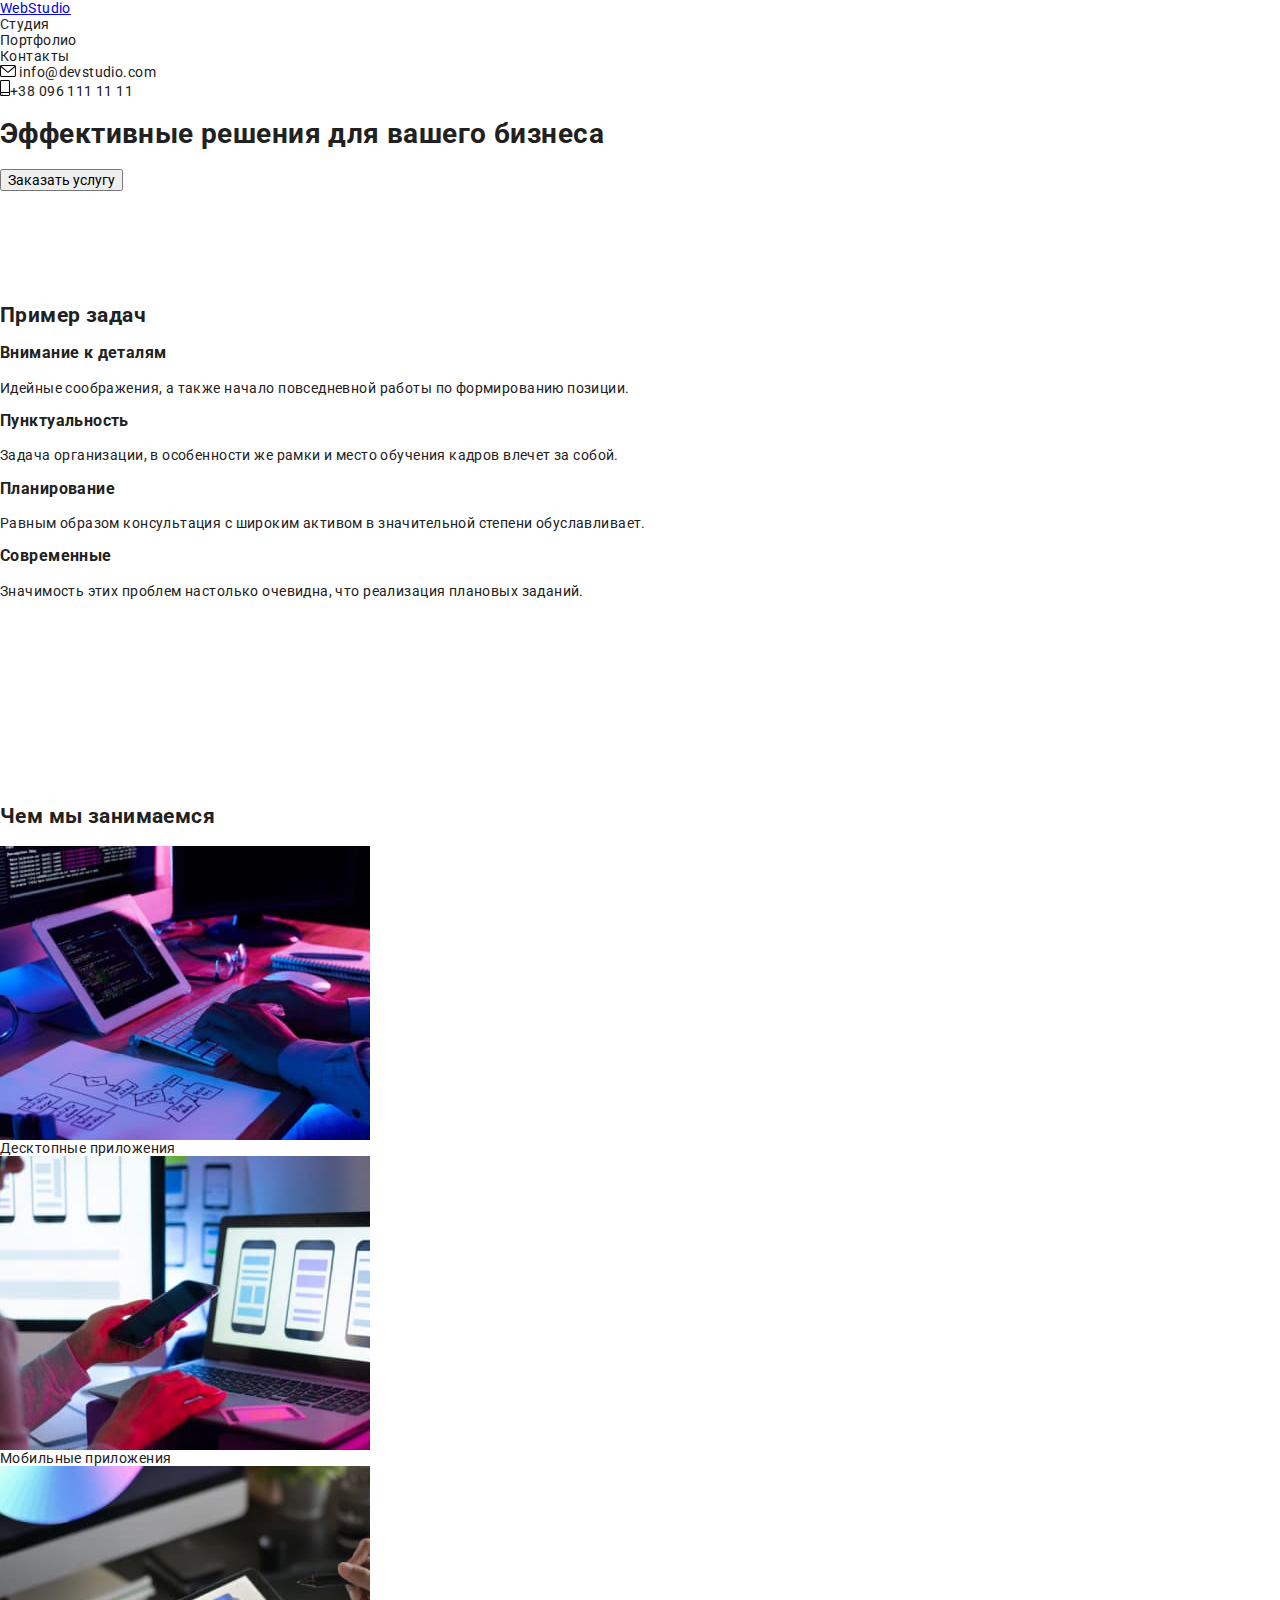
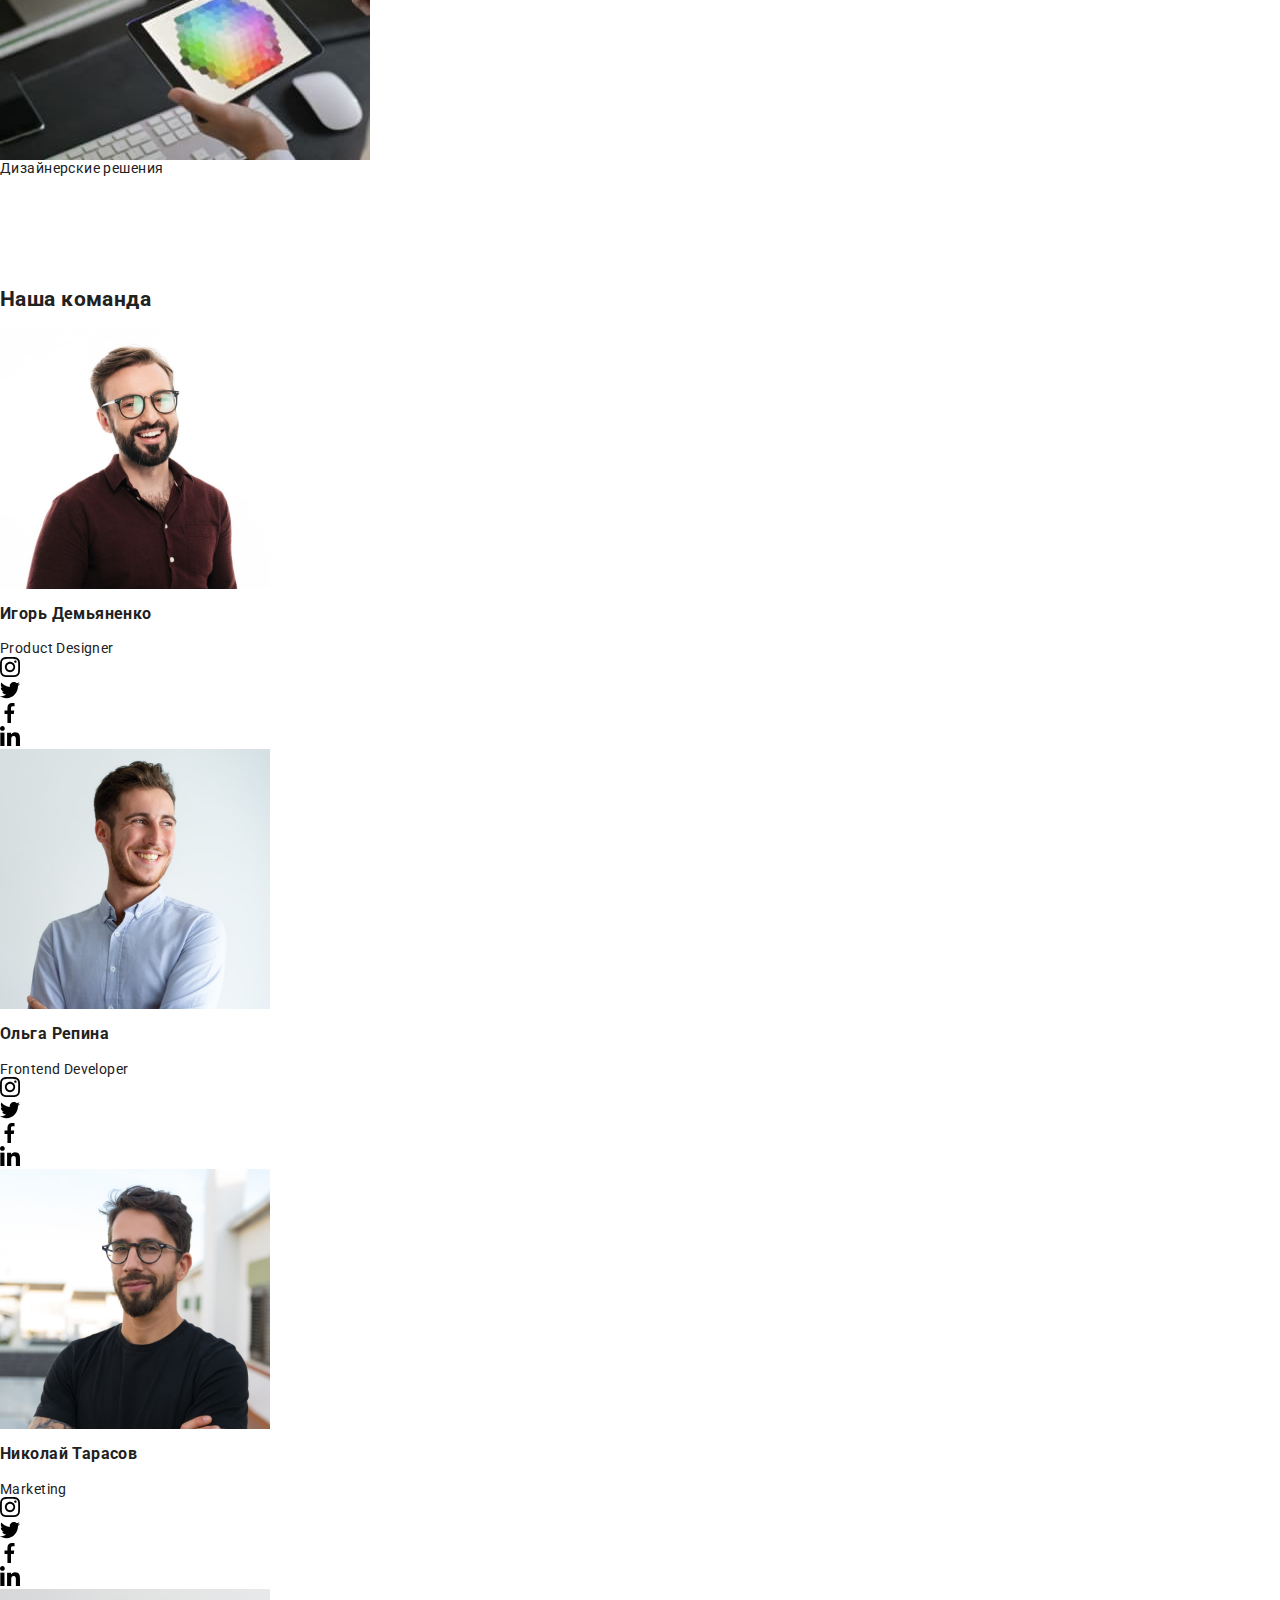
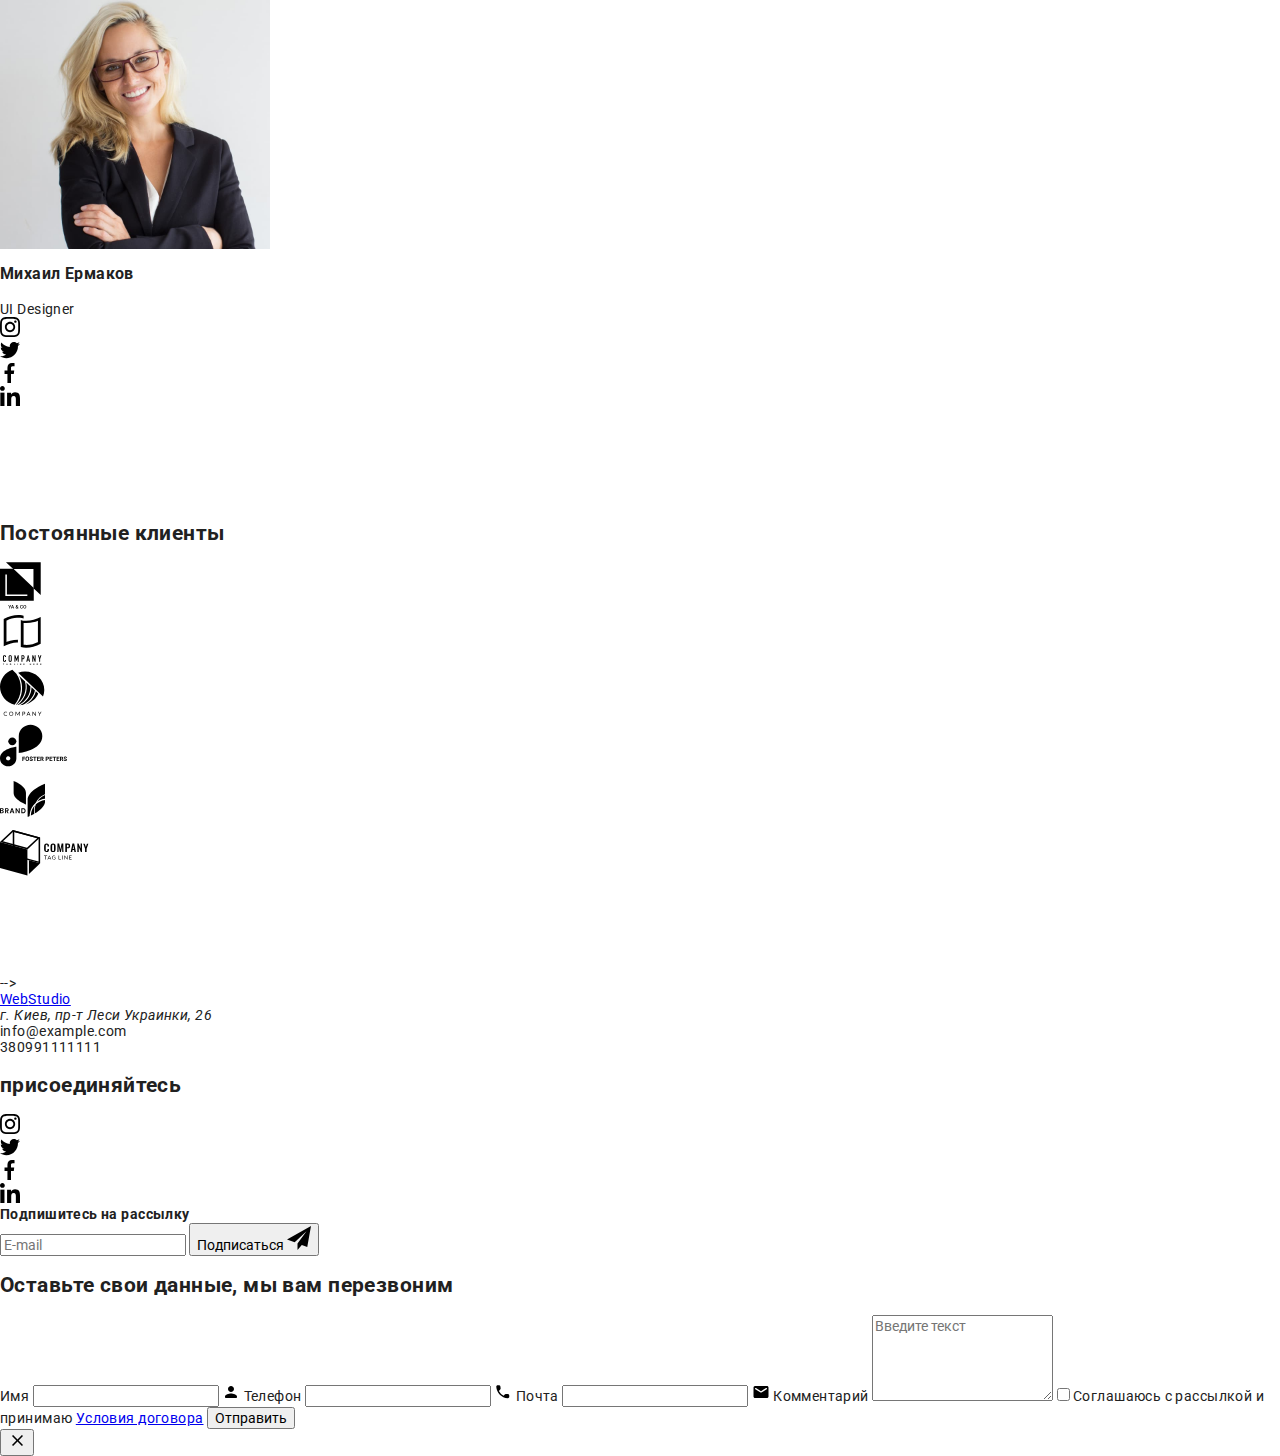
==== commit 769953fc: "hw7" ====
--- a/index.html
+++ b/index.html
@@ -13,7 +13,7 @@
       rel="stylesheet"
       href="https://cdnjs.cloudflare.com/ajax/libs/modern-normalize/1.0.0/modern-normalize.css"
     />
-    <link rel="stylesheet" href="./css/styles.css" />
+    <link rel="stylesheet" href="./css/main.min.css" />
     <title>Web Studio</title>
   </head>
   <body>
--- a/css/main.min.css
+++ b/css/main.min.css
@@ -0,0 +1,2 @@
+:root{--pr-text-color: #757575;--pr-wht-color: #ffffff;--pr-title-color: #212121;--accent-color: #2196f3;--secondary-bg-cl: #2f303a;--pr-bg-cl: #ffffff;--icon-bg-cl: #f5f4fa;--icon-cl-pr: #afb1b8;--primary-font: Roboto, sans-serif;--cubik: cubic-bezier(0.4, 0, 0.2, 1)}ul,p{margin:0;padding:0;list-style:none}img{display:block}body{font-family:var(--primary-font);background-color:var(--pr-bg-cl);letter-spacing:0.03em;font-size:14px;color:var(--pr-title-color)}.product-section{padding-top:94px;padding-bottom:94px}.product-link{text-decoration:none;color:inherit;-webkit-transition:color 250ms var(--cubik);transition:color 250ms var(--cubik)}.product-link :hover,.product-link :focus{color:var(--accent-color)}
+/*# sourceMappingURL=main.min.css.map */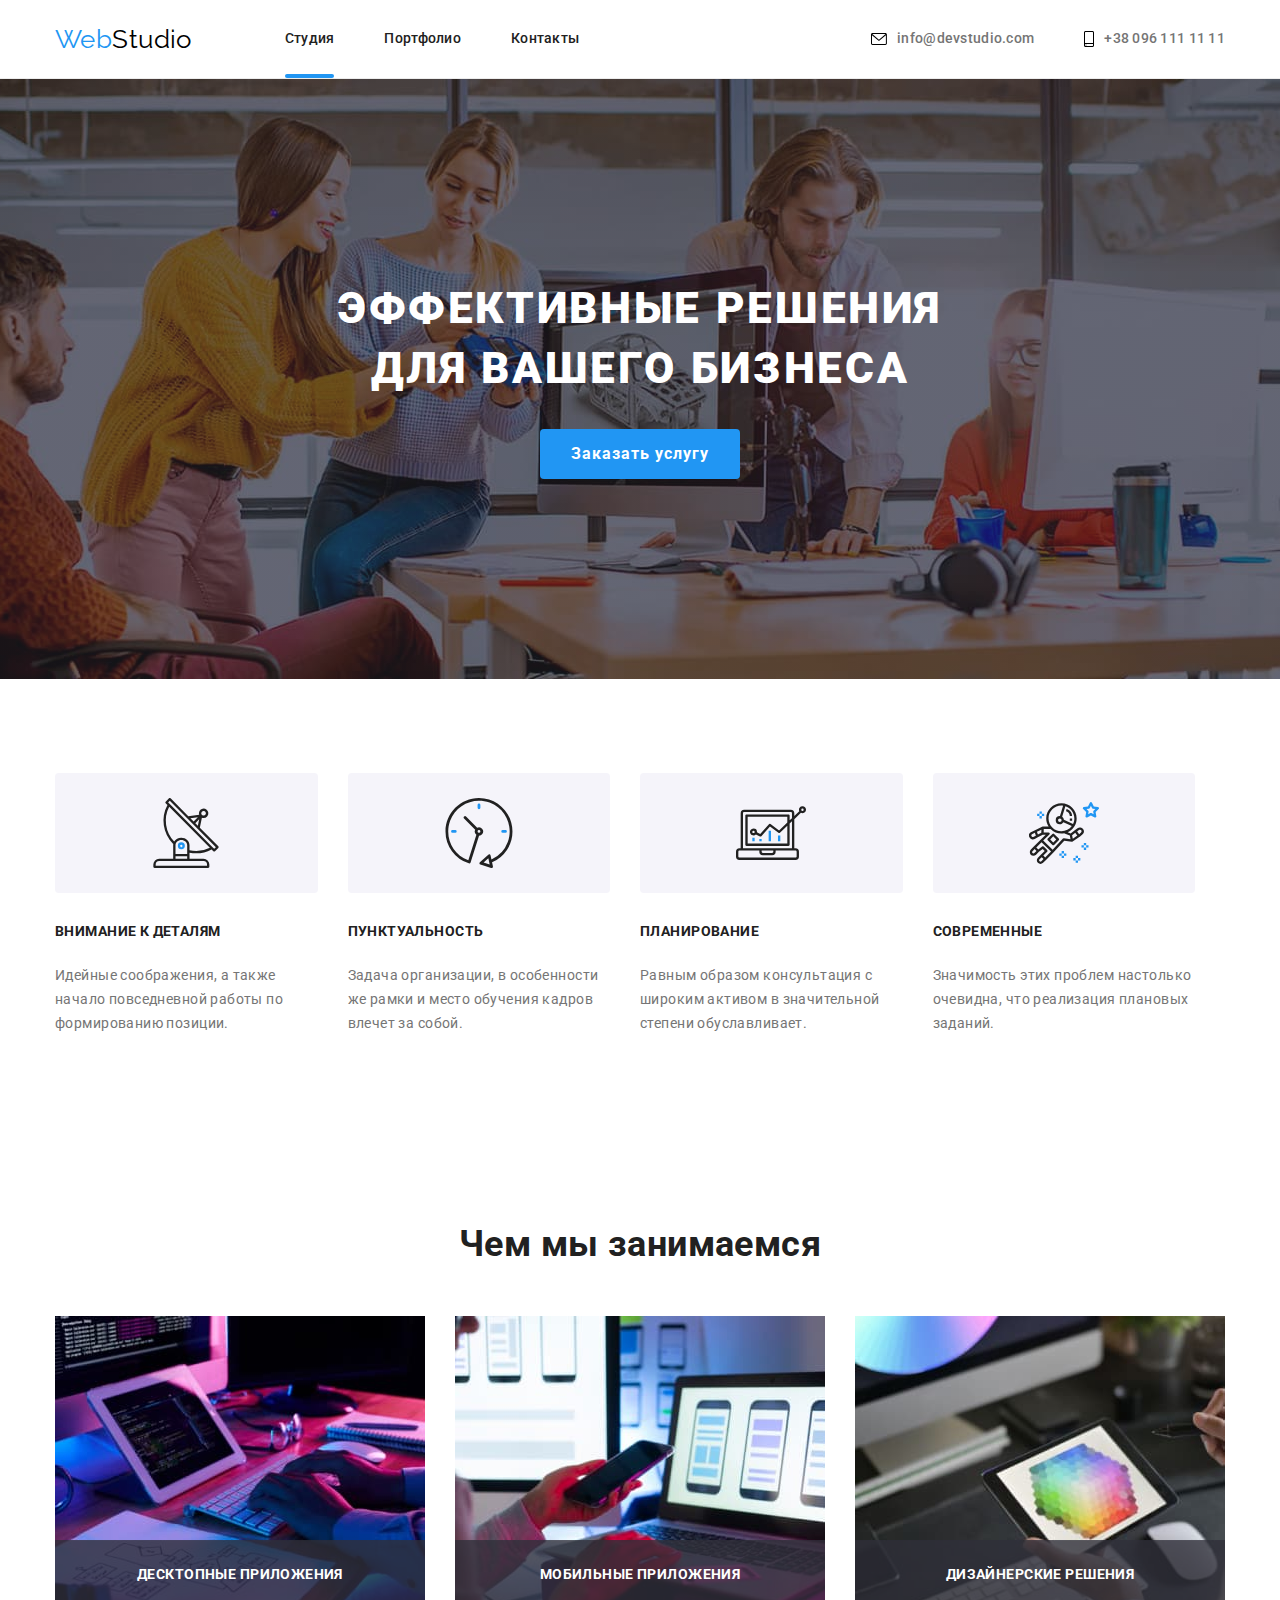
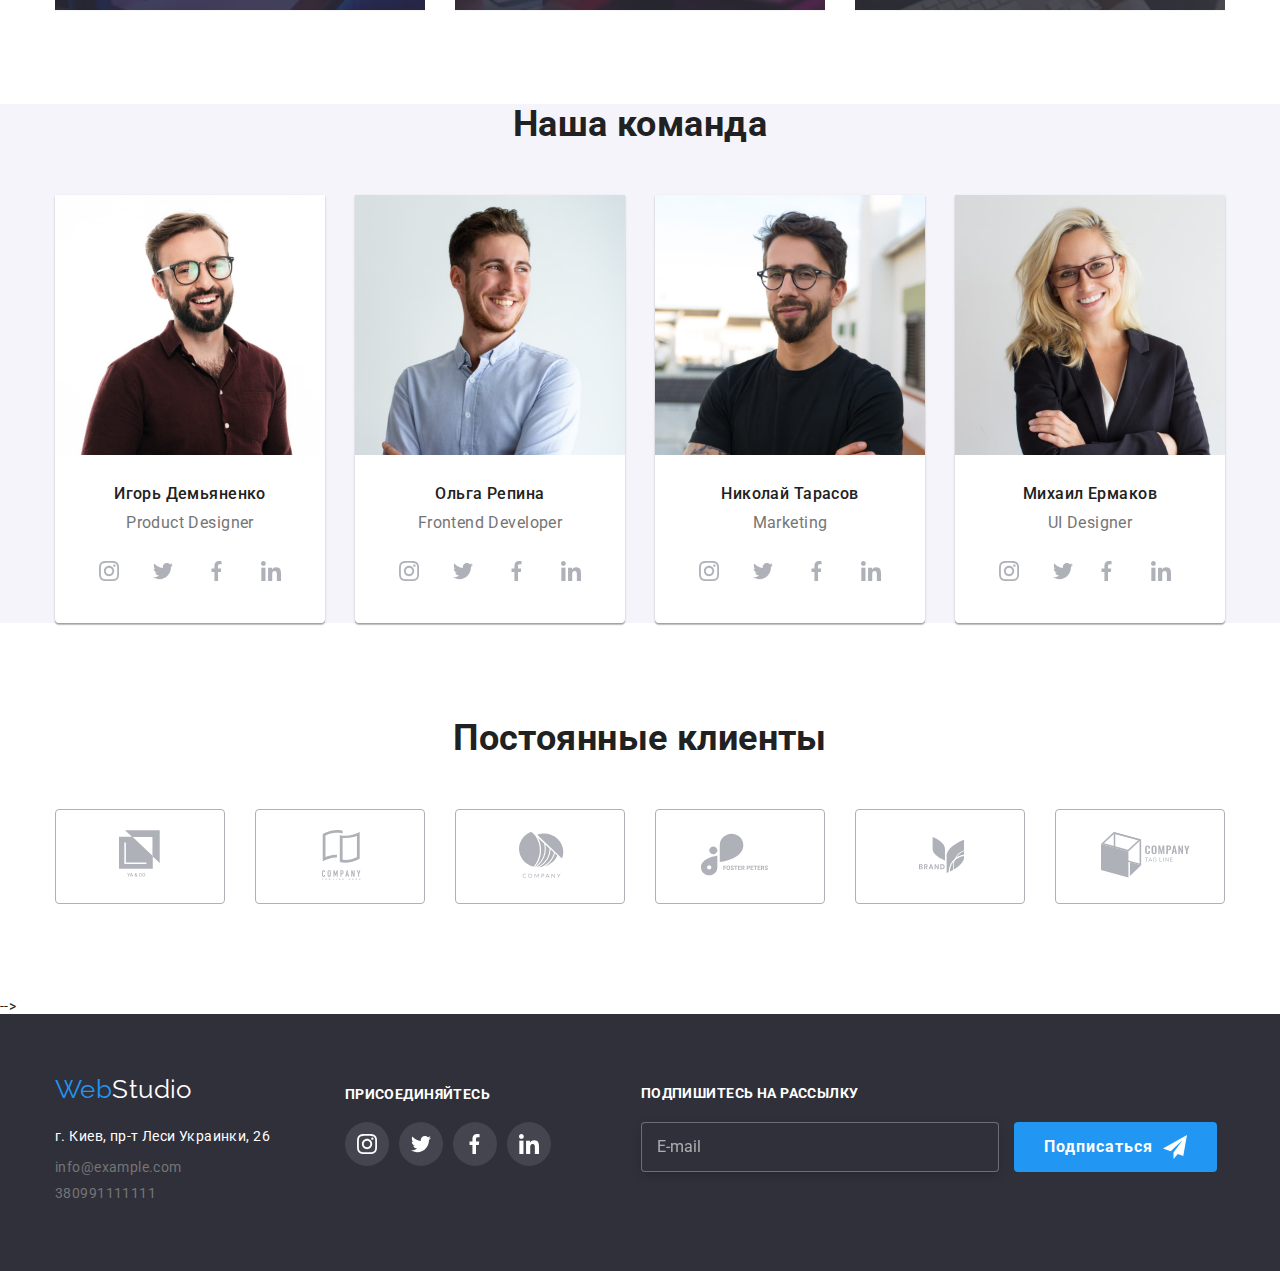
==== commit 7aff3dba: "sass" ====
--- a/index.html
+++ b/index.html
@@ -111,7 +111,7 @@
       <section class="product-section section-features">
         <div class="container">
           <h2 class="section-features__title">Чем мы занимаемся</h2>
-          <ul class="feattures-list">
+          <ul class="features-list">
             <li class="features-list__item">
               <img src="./images/box1.jpg" alt="Example1" width="370" />
               <p class="features-list__text">Десктопные приложения</p>
@@ -396,7 +396,7 @@
             />
              <button type="submit" class="product-button form-footer__button">
             Подписаться
-            <svg class="form-footer-icon" width="24" height="24">
+            <svg class="form-footer__icon" width="24" height="24">
               <use href="./images/symbol-defs.svg#icon-send"></use>
             </svg>
           </button>
@@ -460,7 +460,7 @@
           ></textarea>
           <label class="form-modal__condition">
             <input type="checkbox" name="condition" value="condition" class="form-modal__checkbox visually-hidden"/>
-            <span class="form-modal__icon-chekbox"></span>
+            <span class="form-modal__icon-checkbox"></span>
             Соглашаюсь с рассылкой и принимаю
             <a href="#" class="form-modal__link">Условия договора</a>
           </label>
--- a/css/main.min.css
+++ b/css/main.min.css
@@ -1,2 +1,2 @@
-:root{--pr-text-color: #757575;--pr-wht-color: #ffffff;--pr-title-color: #212121;--accent-color: #2196f3;--secondary-bg-cl: #2f303a;--pr-bg-cl: #ffffff;--icon-bg-cl: #f5f4fa;--icon-cl-pr: #afb1b8;--primary-font: Roboto, sans-serif;--cubik: cubic-bezier(0.4, 0, 0.2, 1)}ul,p{margin:0;padding:0;list-style:none}img{display:block}body{font-family:var(--primary-font);background-color:var(--pr-bg-cl);letter-spacing:0.03em;font-size:14px;color:var(--pr-title-color)}.product-section{padding-top:94px;padding-bottom:94px}.product-link{text-decoration:none;color:inherit;-webkit-transition:color 250ms var(--cubik);transition:color 250ms var(--cubik)}.product-link :hover,.product-link :focus{color:var(--accent-color)}
+:root{--pr-text-color: #757575;--pr-wht-color: #ffffff;--pr-title-color: #212121;--accent-color: #2196f3;--secondary-bg-cl: #2f303a;--pr-bg-cl: #ffffff;--icon-bg-cl: #f5f4fa;--icon-cl-pr: #afb1b8;--primary-font: Roboto, sans-serif;--cubik: cubic-bezier(0.4, 0, 0.2, 1)}ul,p,h1,h2,h3{margin:0;padding:0;list-style:none}img{display:block}body{font-family:var(--primary-font);background-color:var(--pr-bg-cl);letter-spacing:0.03em;font-size:14px;color:var(--pr-title-color)}.product-section{padding-top:94px;padding-bottom:94px}.product-link{text-decoration:none;color:inherit;-webkit-transition:color 250ms var(--cubik);transition:color 250ms var(--cubik)}.product-link:hover,.product-link:focus{color:var(--accent-color)}.container{width:1200px;margin-left:auto;margin-right:auto;padding-left:15px;padding-right:15px}.visually-hidden{position:absolute !important;clip:rect(1px 1px 1px 1px);clip:rect(1px, 1px, 1px, 1px);padding:0 !important;border:0 !important;height:1px !important;width:1px !important;overflow:hidden}.logo{font-family:Raleway, sans-serif;font-size:26px;line-height:1.19;text-decoration:none;color:inherit;display:inline-block;margin-right:93px;color:#000000}.logo__name{color:var(--accent-color)}.logo__name--color{color:var(--pr-wht-color)}.header{border-bottom:1px solid #ececec}.header-nav{display:-webkit-box;display:-ms-flexbox;display:flex;-webkit-box-align:center;-ms-flex-align:center;align-items:center}.header-container{display:-webkit-box;display:-ms-flexbox;display:flex}.header-container--left{margin-left:auto}.site-nav{display:-webkit-box;display:-ms-flexbox;display:flex}.site-nav__item{margin-right:50px}.site-nav__link{position:relative;font-weight:500;font-size:14px;line-height:1.14;letter-spacing:0.02em;display:block;padding-top:31px;padding-bottom:31px}.site-nav__link--after::after{position:absolute;content:'';background:#2196f3;border-radius:2px;width:100%;height:4px;bottom:0;left:0}.aut-nav{display:-webkit-box;display:-ms-flexbox;display:flex;-ms-flex-wrap:wrap;flex-wrap:wrap;-webkit-box-align:center;-ms-flex-align:center;align-items:center}.aut-nav__icon{margin-right:10px}.aut-nav__item:not(:last-child){margin-right:50px}.aut-nav__link{display:-webkit-box;display:-ms-flexbox;display:flex;-webkit-box-align:center;-ms-flex-align:center;align-items:center;font-weight:500;font-size:14px;line-height:1.14;letter-spacing:0.02em;color:var(--pr-text-color);padding-top:31px;padding-bottom:31px;-webkit-transition:color 250ms var(--cubik);transition:color 250ms var(--cubik)}.aut-nav__link:hover,.aut-nav__link:focus{fill:var(--accent-color)}.section-hero{background-color:var(--secondary-bg-cl);background-image:-webkit-gradient(linear, left top, right top, from(rgba(47,48,58,0.4)), to(rgba(47,48,58,0.4))),url(../images/hero.jpg);background-image:linear-gradient(to right, rgba(47,48,58,0.4), rgba(47,48,58,0.4)),url(../images/hero.jpg);text-align:center;margin-left:auto;margin-right:auto;height:600px;max-width:1600px;background-position:center;background-repeat:no-repeat}.section-hero--size{height:600px;max-width:696px}.section-hero__title{font-weight:900;font-size:44px;line-height:1.36;letter-spacing:0.06em;text-align:center;text-transform:uppercase;color:var(--pr-wht-color);margin:0;margin-bottom:30px;padding-top:200px}.product-button{border-radius:4px;font-size:16px;cursor:pointer;border:0;font-weight:700;line-height:1.87;text-align:center;letter-spacing:0.06em;background-color:var(--accent-color);color:var(--pr-wht-color);padding:10px 30px;min-width:200px;max-height:50px;-webkit-transition:color 250ms var(--cubik),background-color 250ms var(--cubik),-webkit-box-shadow 250ms var(--cubik);transition:color 250ms var(--cubik),background-color 250ms var(--cubik),-webkit-box-shadow 250ms var(--cubik);transition:color 250ms var(--cubik),background-color 250ms var(--cubik),box-shadow 250ms var(--cubik);transition:color 250ms var(--cubik),background-color 250ms var(--cubik),box-shadow 250ms var(--cubik),-webkit-box-shadow 250ms var(--cubik)}.product-button:hover,.product-button:focus{color:var(--pr-wht-color);background-color:var(--accent-color);-webkit-box-shadow:0px 3px 1px rgba(0,0,0,0.1),0px 1px 2px rgba(0,0,0,0.08),0px 2px 2px rgba(0,0,0,0.12);box-shadow:0px 3px 1px rgba(0,0,0,0.1),0px 1px 2px rgba(0,0,0,0.08),0px 2px 2px rgba(0,0,0,0.12)}.task-list{display:-webkit-box;display:-ms-flexbox;display:flex;-ms-flex-wrap:wrap;flex-wrap:wrap}.task-list__item{-ms-flex-preferred-size:calc((100% - 30px * 4) / 4);flex-basis:calc((100% - 30px * 4) / 4)}.task-list__item:not(:last-child){margin-right:30px}.task-list__title{font-weight:700;font-size:14px;line-height:16px;text-transform:uppercase;margin:0;padding-bottom:25px}.task-list__text{font-size:14px;line-height:1.71;color:var(--pr-text-color);margin:0;padding:0}.task-list__icon--antena::before{content:'';background:var(--icon-bg-cl);border-radius:4px;background-image:url(../images/icon.svg/antenna.svg);background-position:center;background-repeat:no-repeat;display:block;height:120px;margin-bottom:30px}.task-list__icon--clock::before{content:'';background:var(--icon-bg-cl);border-radius:4px;background-image:url(../images/icon.svg/clock.svg);background-position:center;background-repeat:no-repeat;display:block;height:120px;margin-bottom:30px}.task-list__icon--diagram::before{content:'';background:var(--icon-bg-cl);border-radius:4px;background-image:url(../images/icon.svg/diagram.svg);background-position:center;background-repeat:no-repeat;display:block;height:120px;margin-bottom:30px}.task-list__icon--astronavt::before{content:'';background:var(--icon-bg-cl);border-radius:4px;background-image:url(../images/icon.svg/astronaut.svg);background-position:center;background-repeat:no-repeat;display:block;height:120px;margin-bottom:30px}.section-features__title{font-weight:700;font-size:36px;line-height:1.16;text-align:center;margin:0;margin-bottom:50px}.features-list{display:-webkit-box;display:-ms-flexbox;display:flex;-ms-flex-wrap:wrap;flex-wrap:wrap;-ms-flex-preferred-size:calc((100% - 30px * 3) / 3);flex-basis:calc((100% - 30px * 3) / 3)}.features-list__item{position:relative}.features-list__item:not(:last-child){margin-right:30px}.features-list__text{position:absolute;left:50%;-webkit-transform:translate(-50%, -100%);transform:translate(-50%, -100%);padding-top:27px;padding-bottom:27px;width:100%;text-align:center;font-weight:700;font-size:14px;line-height:1.14;letter-spacing:0.03em;text-transform:uppercase;color:var(--pr-wht-color);background:rgba(47,48,58,0.8)}.section-team{background-color:var(--icon-bg-cl)}.section-team__title{font-weight:700;font-size:36px;line-height:1.16;text-align:center;margin:0;padding-bottom:50px}.team-list{display:-webkit-box;display:-ms-flexbox;display:flex;-ms-flex-wrap:wrap;flex-wrap:wrap;-ms-flex-preferred-size:calc((100% - 30px * 4) / 4);flex-basis:calc((100% - 30px * 4) / 4)}.team-list__item{background-color:var(--pr-wht-color);border-radius:0px 0px 4px 4px;-webkit-box-shadow:0px 1px 3px rgba(0,0,0,0.12),0px 1px 1px rgba(0,0,0,0.14),0px 2px 1px rgba(0,0,0,0.2);box-shadow:0px 1px 3px rgba(0,0,0,0.12),0px 1px 1px rgba(0,0,0,0.14),0px 2px 1px rgba(0,0,0,0.2)}.team-list__item:not(:last-child){margin-right:30px}.team-list__person{font-weight:500;font-size:16px;line-height:1.18;margin:0;padding-top:30px;padding-bottom:10px;text-align:center}.team-list__profession{font-size:16px;line-height:1.18;color:var(--pr-text-color);margin:0;text-align:center;padding-bottom:16px}.team-icon{display:-webkit-box;display:-ms-flexbox;display:flex;-ms-flex-wrap:wrap;flex-wrap:wrap;-webkit-box-align:center;-ms-flex-align:center;align-items:center;margin-left:32px;margin-bottom:30px}.team-icon__item:not(:last-child){margin-right:10px}.team-icon__link{display:-webkit-box;display:-ms-flexbox;display:flex;-webkit-box-align:center;-ms-flex-align:center;align-items:center;width:44px;padding:12px 12px;border-radius:50%;fill:var(--icon-cl-pr);-webkit-transition:background-color 250ms var(--cubik),fill 250ms var(--cubik);transition:background-color 250ms var(--cubik),fill 250ms var(--cubik)}.team-icon__link:hover,.team-icon__link:focus{background-color:var(--accent-color);fill:var(--pr-wht-color)}.section-clients__title{font-weight:700px;font-size:36px;line-height:42px;text-align:center;color:var(--pr-title-color);margin-top:0;margin-bottom:50px}.constant-clients{display:-webkit-box;display:-ms-flexbox;display:flex;-ms-flex-wrap:wrap;flex-wrap:wrap;-ms-flex-preferred-size:calc((100% - 30px * 6) / 6);flex-basis:calc((100% - 30px * 6) / 6);-webkit-box-align:center;-ms-flex-align:center;align-items:center}.constant-clients__item:not(:last-child){margin-right:30px}.constant-clients__link{display:block;width:170px;padding:20px 63px;border:1px solid var(--icon-cl-pr);border-radius:4px;fill:var(--icon-cl-pr);-webkit-transition:fill 250ms var(--cubik),border 250ms var(--cubik);transition:fill 250ms var(--cubik),border 250ms var(--cubik)}.constant-clients__link--padding{padding:20px 45px}.constant-clients__link:hover,.constant-clients__link:focus{fill:var(--accent-color);border:1px solid var(--accent-color)}.footer{background-color:var(--secondary-bg-cl);padding-top:60px}.footer-container{display:-webkit-box;display:-ms-flexbox;display:flex;-ms-flex-wrap:wrap;flex-wrap:wrap}.footer__address{font-style:inherit;font-size:14px;line-height:1.71;color:var(--pr-wht-color)}.footer__address p{padding-top:20px;padding-bottom:10px}.footer-list{padding-bottom:60px}.footer-list__nav{color:var(--pr-text-color);margin:0;padding-bottom:10px;display:inline-block;padding-left:0}.footer-join{margin-left:60px}.footer-join__title{font-weight:700px;font-size:14px;line-height:16px;text-transform:uppercase;color:var(--pr-wht-color);margin-top:0;margin-bottom:20px;padding-top:12px}.footer-icon{display:-webkit-box;display:-ms-flexbox;display:flex;-ms-flex-wrap:wrap;flex-wrap:wrap;-webkit-box-align:center;-ms-flex-align:center;align-items:center}.footer-icon__item:not(:last-child){margin-right:10px}.footer-icon__link{display:-webkit-box;display:-ms-flexbox;display:flex;-webkit-box-align:center;-ms-flex-align:center;align-items:center;width:44px;padding:12px 12px;border-radius:50%;fill:var(--pr-wht-color);background:rgba(255,255,255,0.1);-webkit-transition:background-color 250ms var(--cubik);transition:background-color 250ms var(--cubik)}.footer-icon__link:hover,.footer-icon__link:focus{background-color:var(--accent-color)}.footer-input{margin-left:90px}.footer-input__text{display:block;padding-top:12px;font-weight:700;font-size:14px;line-height:1.14;text-transform:uppercase;color:var(--pr-wht-color);margin-bottom:20px}.form-footer{display:inline-block}.form-footer__button{display:-webkit-inline-box;display:-ms-inline-flexbox;display:inline-flex;-webkit-box-align:center;-ms-flex-align:center;align-items:center;margin-left:12px}.form-footer__icon{fill:var(--pr-wht-color);margin-left:10px}.form-footer__mail{border:1px solid rgba(255,255,255,0.3);border-radius:4px;-webkit-filter:drop-shadow(0px 4px 4px rgba(0,0,0,0.15));filter:drop-shadow(0px 4px 4px rgba(0,0,0,0.15));background:var(--secondary-bg-cl);width:358px;height:50px;-webkit-transition:color 250ms var(--cubik);transition:color 250ms var(--cubik);padding-left:15px}.form-footer__mail::-webkit-input-placeholder{font-size:16px;line-height:1.25;color:rgba(255,255,255,0.6)}.form-footer__mail:-ms-input-placeholder{font-size:16px;line-height:1.25;color:rgba(255,255,255,0.6)}.form-footer__mail::-ms-input-placeholder{font-size:16px;line-height:1.25;color:rgba(255,255,255,0.6)}.form-footer__mail::placeholder{font-size:16px;line-height:1.25;color:rgba(255,255,255,0.6)}.form-footer__mail:focus{color:var(--pr-wht-color)}.backdrop{position:fixed;top:0;left:0;width:100%;height:100%;background-color:rgba(0,0,0,0.2);opacity:1;-webkit-transition:opacity 250ms var(--cubik);transition:opacity 250ms var(--cubik)}.backdrop.is-hidden{visibility:hidden;opacity:0;pointer-events:none}.modal{position:absolute;top:10%;left:50%;-webkit-transform:translate(-50%);transform:translate(-50%);-webkit-transition:opacity 250ms var(--cubik),visibility 250ms var(--cubik),-webkit-box-shadow 250ms var(--cubik);transition:opacity 250ms var(--cubik),visibility 250ms var(--cubik),-webkit-box-shadow 250ms var(--cubik);transition:opacity 250ms var(--cubik),visibility 250ms var(--cubik),box-shadow 250ms var(--cubik);transition:opacity 250ms var(--cubik),visibility 250ms var(--cubik),box-shadow 250ms var(--cubik),-webkit-box-shadow 250ms var(--cubik);min-width:520px;min-height:580px;background-color:var(--pr-wht-color);-webkit-box-shadow:0px 1px 3px rgba(0,0,0,0.12),0px 1px 1px rgba(0,0,0,0.14),0px 2px 1px rgba(0,0,0,0.2);box-shadow:0px 1px 3px rgba(0,0,0,0.12),0px 1px 1px rgba(0,0,0,0.14),0px 2px 1px rgba(0,0,0,0.2);border-radius:4px}.modal__title{margin-top:40px;margin-bottom:30px;font-weight:700;font-size:20px;line-height:1.15;text-align:center;color:var(--pr-title-color)}.modal__close{position:absolute;right:14px;top:14px;width:30px;height:30px;border:1px solid rgba(0,0,0,0.1);border-radius:50%;background-color:var(--pr-wht-color);cursor:pointer}.modal__icon{position:absolute;top:6px;right:5px;-webkit-transition:fill 250ms var(--cubik);transition:fill 250ms var(--cubik)}.modal__icon:hover{fill:var(--accent-color)}.form-modal{width:428px;margin-left:auto;margin-right:auto}.form-modal__label{position:relative;font-size:12px;line-height:1.16;letter-spacing:0.01em;color:var(--pr-text-color);margin-bottom:4px}.form-modal__link{color:var(--accent-color);margin-left:3px}.form-modal__group{display:block;width:100%;height:40px;border:1px solid rgba(33,33,33,0.2);border-radius:4px;margin-bottom:10px;padding-left:40px;-webkit-transition:border-color 250ms cubic-bezier(0.4, 0, 0.2, 1);transition:border-color 250ms cubic-bezier(0.4, 0, 0.2, 1)}.form-modal__group:focus{border-color:var(--accent-color);cursor:pointer;outline:none}.form-modal__group:focus+.form-modal__icon{fill:var(--accent-color)}.form-modal__group--size{width:448px;height:120px;border:1px solid rgba(33,33,33,0.2);border-radius:4px;padding-top:12px;padding-left:16px}.form-modal__group--size::-webkit-input-placeholder{font-size:12px;line-height:1.16;letter-spacing:0.01em;color:rgba(117,117,117,0.5)}.form-modal__group--size:-ms-input-placeholder{font-size:12px;line-height:1.16;letter-spacing:0.01em;color:rgba(117,117,117,0.5)}.form-modal__group--size::-ms-input-placeholder{font-size:12px;line-height:1.16;letter-spacing:0.01em;color:rgba(117,117,117,0.5)}.form-modal__group--size::placeholder{font-size:12px;line-height:1.16;letter-spacing:0.01em;color:rgba(117,117,117,0.5)}.form-modal__condition{display:-webkit-box;display:-ms-flexbox;display:flex;-webkit-box-align:center;-ms-flex-align:center;align-items:center;font-size:14px;line-height:1.71;color:var(--pr-text-color)}.form-modal__button{display:block;margin-top:30px;margin-left:auto;margin-right:auto}.form-modal__icon{position:absolute;top:25px;left:12px;-webkit-transition:fill 250ms cubic-bezier(0.4, 0, 0.2, 1);transition:fill 250ms cubic-bezier(0.4, 0, 0.2, 1)}.form-modal__icon-checkbox{display:inline-block;width:15px;height:15px;-webkit-transition:background-color 250ms var(--cubik),border-color 250ms var(--cubik);transition:background-color 250ms var(--cubik),border-color 250ms var(--cubik);border-radius:4px;border:2px solid var(--pr-title-color);margin-right:8px}.form-modal__checkbox{-webkit-transition:background-color 250ms var(--cubik),border-color 250ms var(--cubik);transition:background-color 250ms var(--cubik),border-color 250ms var(--cubik)}.form-modal__checkbox:checked+.form-modal__icon-checkbox{background-color:var(--accent-color);border-color:var(--accent-color);background-image:url(../images/icon.svg/check.svg);background-size:contain;background-origin:border-box}.list-works{display:-webkit-box;display:-ms-flexbox;display:flex;-webkit-box-pack:center;-ms-flex-pack:center;justify-content:center;margin-bottom:50px}.list-works__item:not(:last-child){margin-right:8px}.list-works__button{display:-webkit-box;display:-ms-flexbox;display:flex;-webkit-box-align:center;-ms-flex-align:center;align-items:center;font-weight:500;line-height:1.63;background-color:#f5f4fa;padding:6px 22px;border-radius:4px;font-size:16px;cursor:pointer;border:0;-webkit-transition:color 250ms var(--cubik),background-color 250ms var(--cubik),-webkit-box-shadow 250ms var(--cubik);transition:color 250ms var(--cubik),background-color 250ms var(--cubik),-webkit-box-shadow 250ms var(--cubik);transition:color 250ms var(--cubik),background-color 250ms var(--cubik),box-shadow 250ms var(--cubik);transition:color 250ms var(--cubik),background-color 250ms var(--cubik),box-shadow 250ms var(--cubik),-webkit-box-shadow 250ms var(--cubik)}.list-works__button:hover,.list-works__button:focus{background-color:var(--accent-color);color:var(--pr-wht-color);-webkit-box-shadow:0px 3px 1px rgba(0,0,0,0.1),0px 1px 2px rgba(0,0,0,0.08),0px 2px 2px rgba(0,0,0,0.12);box-shadow:0px 3px 1px rgba(0,0,0,0.1),0px 1px 2px rgba(0,0,0,0.08),0px 2px 2px rgba(0,0,0,0.12)}.list-works__button--color{background-color:var(--accent-color);color:var(--pr-wht-color);-webkit-box-shadow:0px 3px 1px rgba(0,0,0,0.1),0px 1px 2px rgba(0,0,0,0.08),0px 2px 2px rgba(0,0,0,0.12);box-shadow:0px 3px 1px rgba(0,0,0,0.1),0px 1px 2px rgba(0,0,0,0.08),0px 2px 2px rgba(0,0,0,0.12)}.list-cards{display:-webkit-box;display:-ms-flexbox;display:flex;-ms-flex-wrap:wrap;flex-wrap:wrap}.list-cards__title{font-weight:700;font-size:18px;line-height:2;letter-spacing:0.06em;margin:0;padding-top:20px;padding-left:24px;padding-right:24px;padding-bottom:4px}.list-cards__item:nth-child(3n){margin:0}.list-cards__item{-ms-flex-preferred-size:calc((100% - 30px * 9) / 9);flex-basis:calc((100% - 30px * 9) / 9);margin-right:30px;margin-bottom:30px;max-height:404px;-webkit-transition:-webkit-box-shadow 250ms var(--cubik);transition:-webkit-box-shadow 250ms var(--cubik);transition:box-shadow 250ms var(--cubik);transition:box-shadow 250ms var(--cubik), -webkit-box-shadow 250ms var(--cubik)}.list-cards__item:nth-last-child(-n+3){margin-bottom:0}.list-cards__item:hover,.list-cards__item:focus{-webkit-box-shadow:0px 1px 1px rgba(0,0,0,0.12),0px 4px 4px rgba(0,0,0,0.06),1px 4px 6px rgba(0,0,0,0.16);box-shadow:0px 1px 1px rgba(0,0,0,0.12),0px 4px 4px rgba(0,0,0,0.06),1px 4px 6px rgba(0,0,0,0.16)}.list-cards__link{text-decoration:none;color:inherit;display:block}.list-cards__link:hover .list-cards__text{background-color:rgba(33,150,243,0.9);color:var(--pr-wht-color);opacity:1;-webkit-transform:translatex(0);transform:translatex(0)}.list-cards__subtitle{font-size:16px;line-height:1.87;color:var(--pr-text-color);margin:0;padding-left:24px;padding-right:24px;padding-bottom:20px}.list-cards__text{position:absolute;width:100%;height:100%;left:0;bottom:0;-webkit-transform:translatey(100%);transform:translatey(100%);padding:63px 24px;font-size:18px;line-height:1.56;opacity:0;-webkit-transition:background-color 250ms var(--cubik),color 250ms var(--cubik),opacity 250ms var(--cubik),-webkit-transform 250ms var(--cubik);transition:background-color 250ms var(--cubik),color 250ms var(--cubik),opacity 250ms var(--cubik),-webkit-transform 250ms var(--cubik);transition:transform 250ms var(--cubik),background-color 250ms var(--cubik),color 250ms var(--cubik),opacity 250ms var(--cubik);transition:transform 250ms var(--cubik),background-color 250ms var(--cubik),color 250ms var(--cubik),opacity 250ms var(--cubik),-webkit-transform 250ms var(--cubik)}.list-cards__image{border-bottom:1px solid #eeeeee;border-left:1px solid #eeeeee;border-right:1px solid #eeeeee}.list-cards__image--position{position:relative;overflow:hidden}
 /*# sourceMappingURL=main.min.css.map */